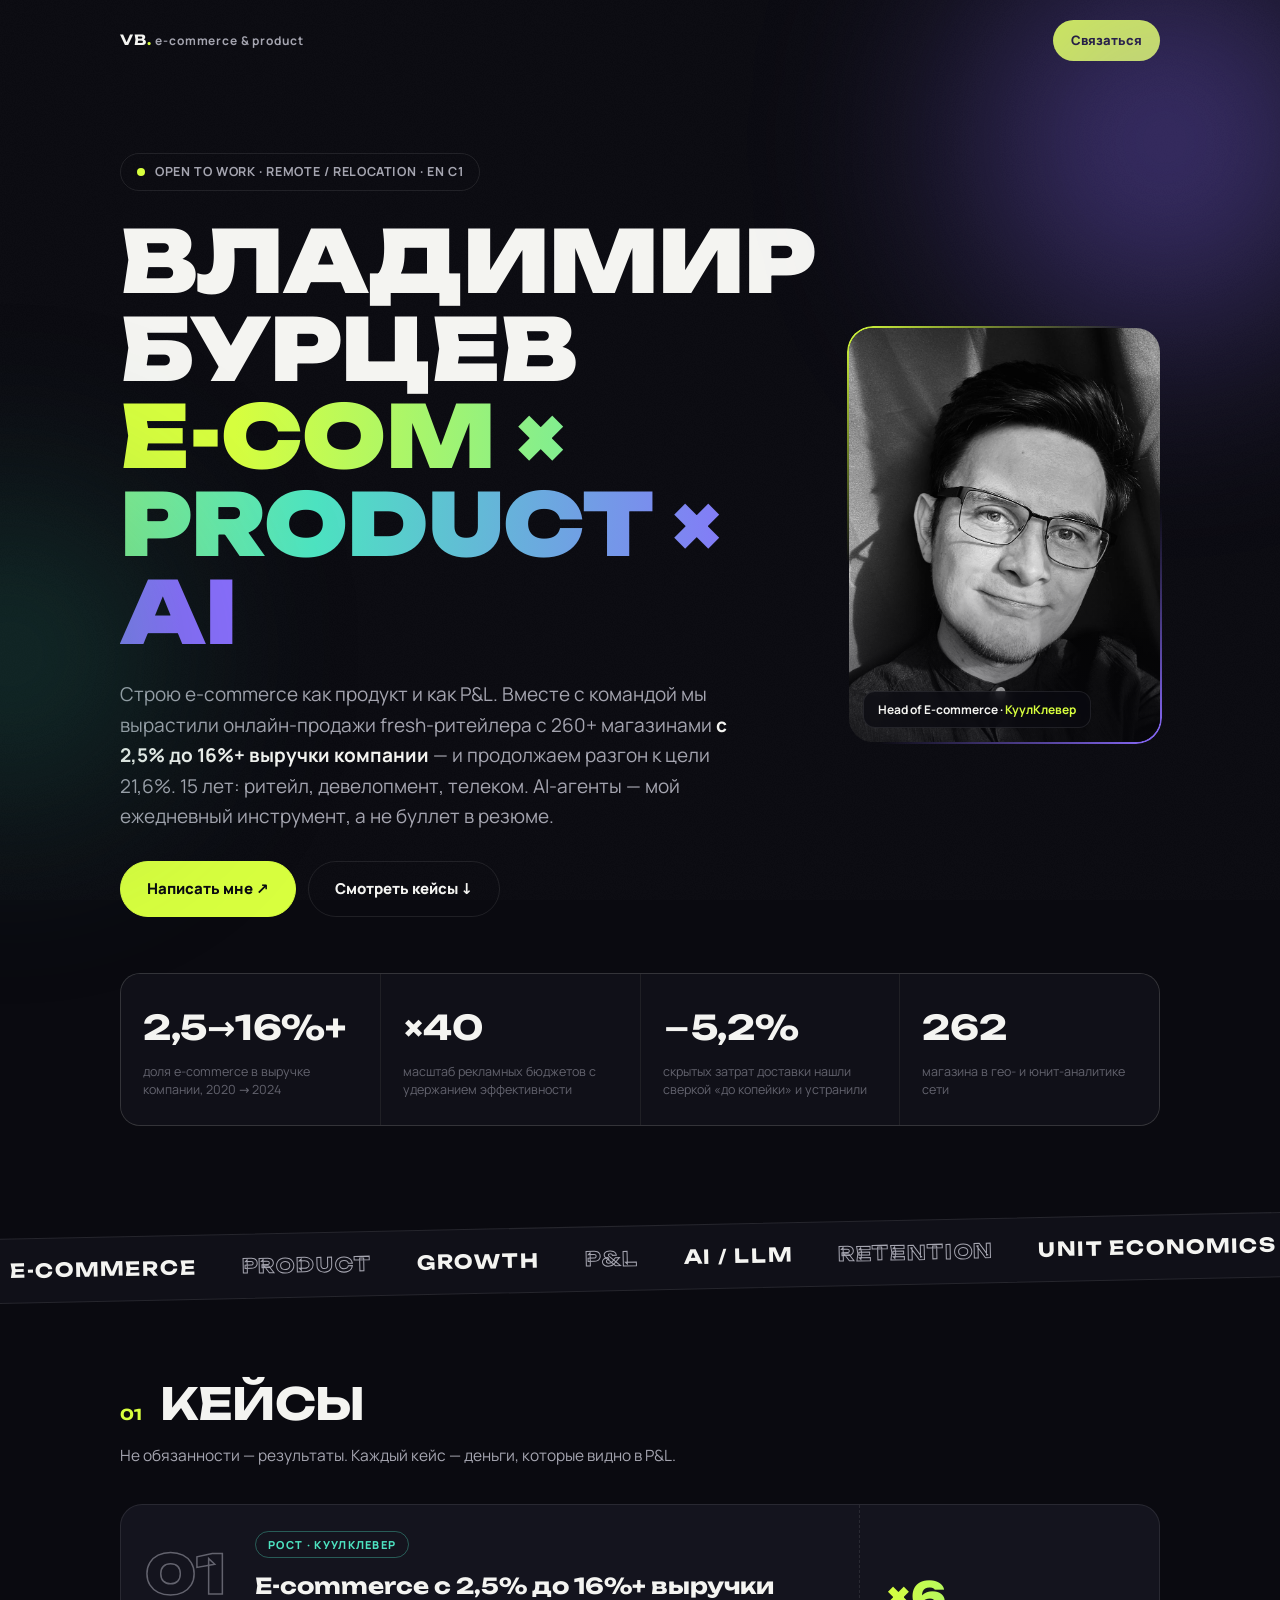
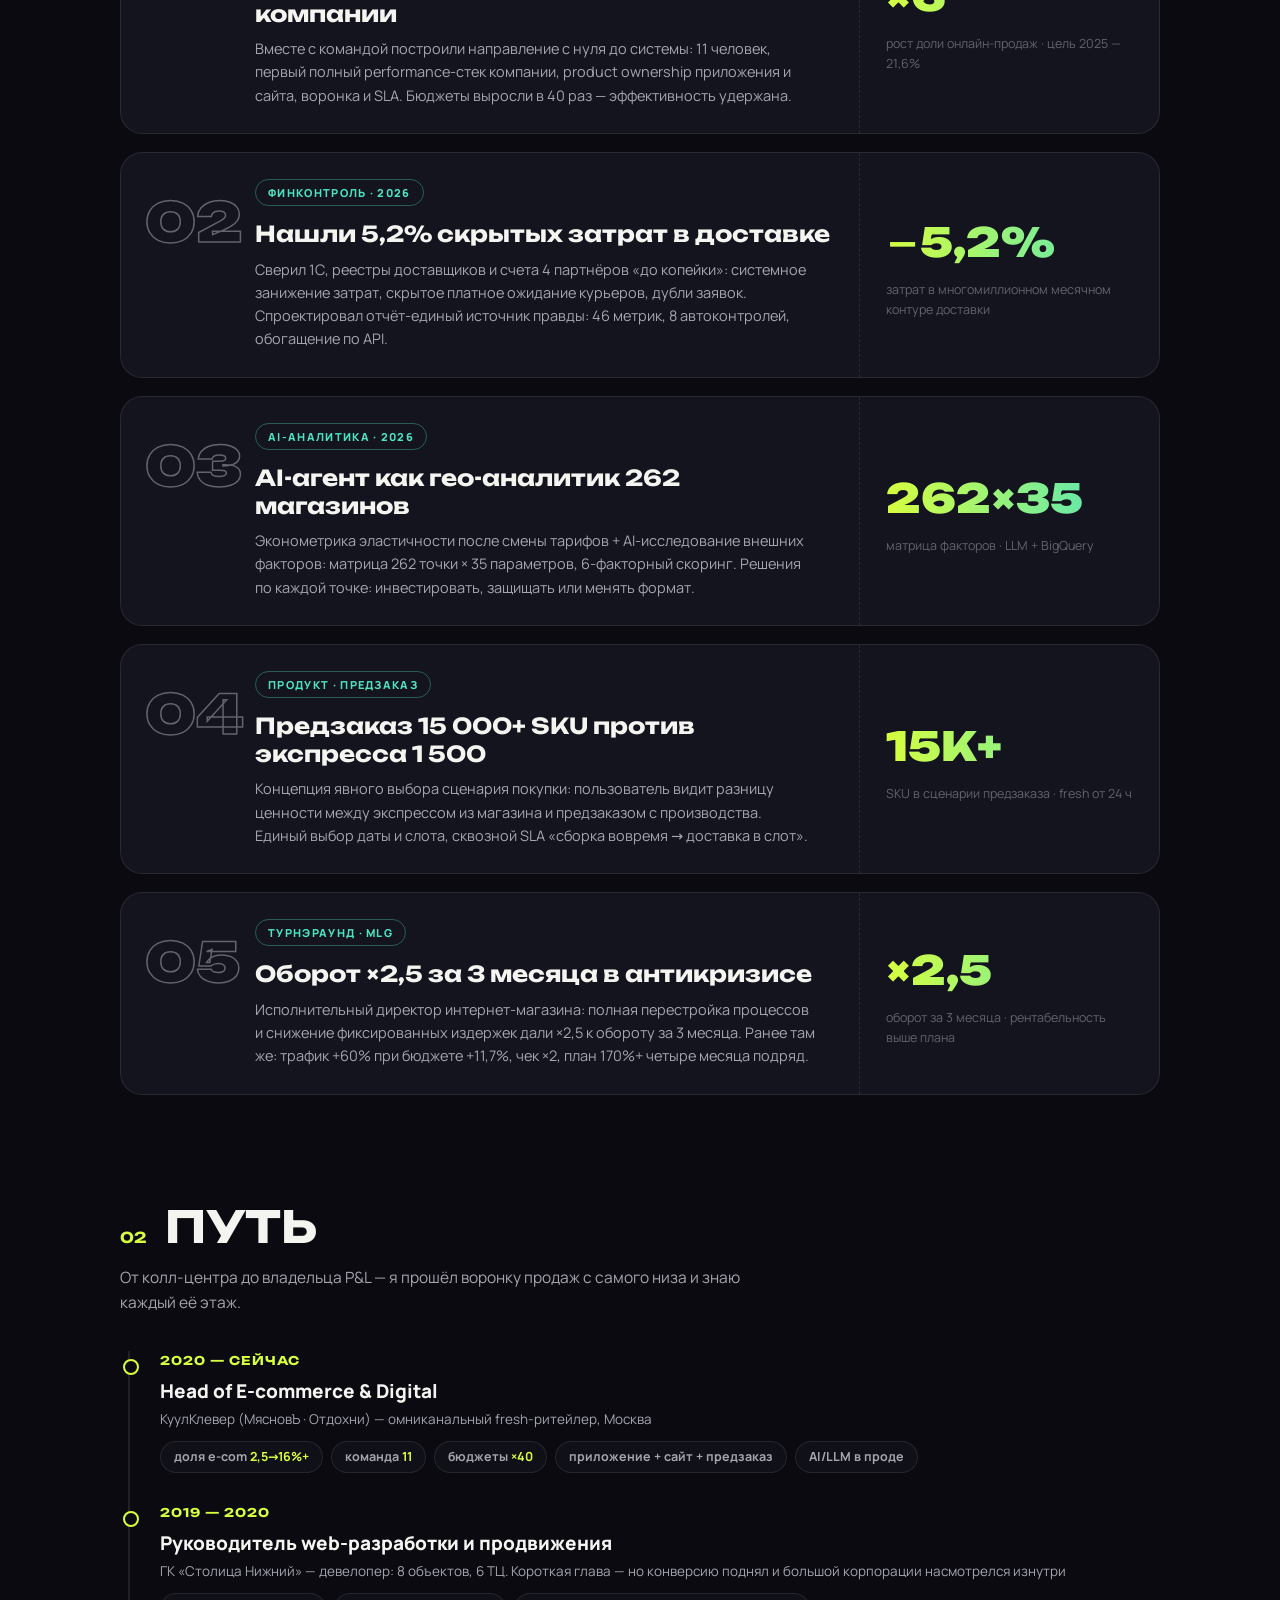
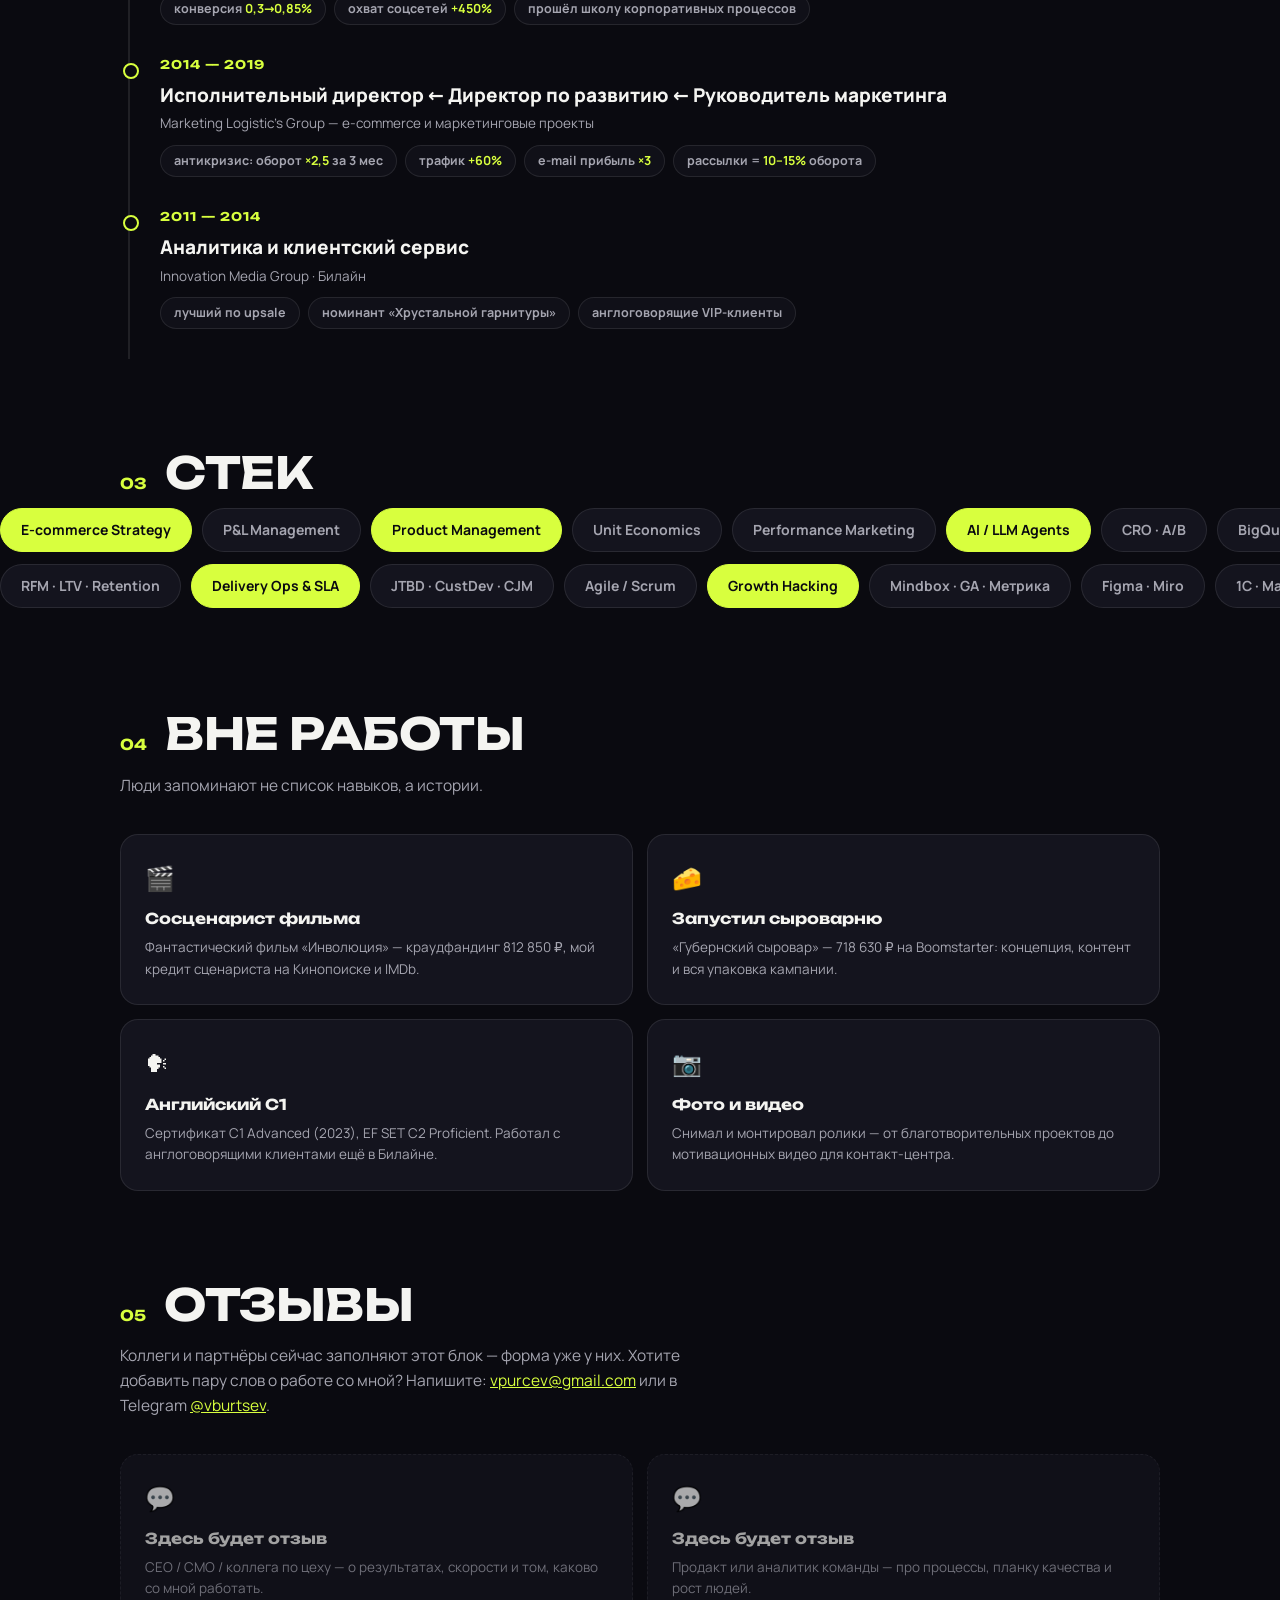
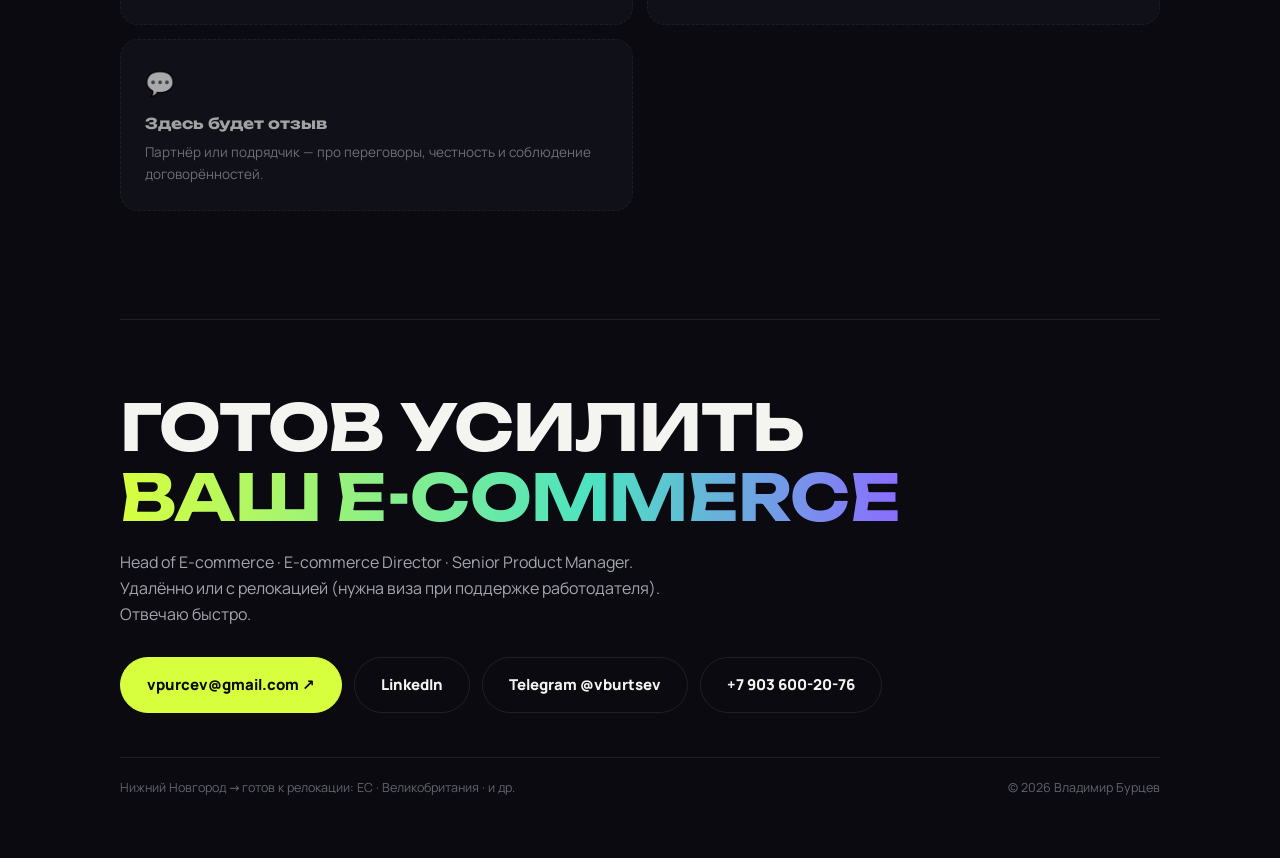
==== index.html @ d53d5132 "Add CV site (index.html)" ====
<!DOCTYPE html>
<html lang="ru">
<head>
<meta charset="UTF-8">
<meta name="viewport" content="width=device-width, initial-scale=1.0">
<title>Владимир Бурцев — E-commerce · Product · Growth</title>
<style>
@font-face{font-family:'Unbounded';font-style:normal;font-weight:700;font-display:swap;src:url([data-uri]) format('woff2');unicode-range:U+0400-045F,U+0490-0491,U+04B0-04B1,U+2116;}
@font-face{font-family:'Unbounded';font-style:normal;font-weight:700;font-display:swap;src:url([data-uri]) format('woff2');unicode-range:U+0000-00FF,U+2013,U+2014,U+2018,U+2019,U+201C,U+201D,U+2192,U+2022,U+00D7;}
@font-face{font-family:'Unbounded';font-style:normal;font-weight:900;font-display:swap;src:url([data-uri]) format('woff2');unicode-range:U+0400-045F,U+0490-0491,U+04B0-04B1,U+2116;}
@font-face{font-family:'Unbounded';font-style:normal;font-weight:900;font-display:swap;src:url([data-uri]) format('woff2');unicode-range:U+0000-00FF,U+2013,U+2014,U+2018,U+2019,U+201C,U+201D,U+2192,U+2022,U+00D7;}
@font-face{font-family:'Manrope';font-style:normal;font-weight:400;font-display:swap;src:url([data-uri]) format('woff2');unicode-range:U+0400-045F,U+0490-0491,U+04B0-04B1,U+2116;}
@font-face{font-family:'Manrope';font-style:normal;font-weight:400;font-display:swap;src:url([data-uri]) format('woff2');unicode-range:U+0000-00FF,U+2013,U+2014,U+2018,U+2019,U+201C,U+201D,U+2192,U+2022,U+00D7;}
@font-face{font-family:'Manrope';font-style:normal;font-weight:700;font-display:swap;src:url([data-uri]) format('woff2');unicode-range:U+0400-045F,U+0490-0491,U+04B0-04B1,U+2116;}
@font-face{font-family:'Manrope';font-style:normal;font-weight:700;font-display:swap;src:url([data-uri]) format('woff2');unicode-range:U+0000-00FF,U+2013,U+2014,U+2018,U+2019,U+201C,U+201D,U+2192,U+2022,U+00D7;}
@font-face{font-family:'Manrope';font-style:normal;font-weight:800;font-display:swap;src:url([data-uri]) format('woff2');unicode-range:U+0400-045F,U+0490-0491,U+04B0-04B1,U+2116;}
@font-face{font-family:'Manrope';font-style:normal;font-weight:800;font-display:swap;src:url([data-uri]) format('woff2');unicode-range:U+0000-00FF,U+2013,U+2014,U+2018,U+2019,U+201C,U+201D,U+2192,U+2022,U+00D7;}

:root{
  --bg:#0a0a10; --bg2:#101018; --card:#14141e; --line:rgba(255,255,255,.09);
  --ink:#f4f4f1; --ink2:#a5a5b0; --muted:#63636e;
  --lime:#d8ff3e; --violet:#8b6cff; --aqua:#4de3c1;
  --disp:'Unbounded','Arial Black',system-ui,sans-serif;
  --body:'Manrope',system-ui,-apple-system,sans-serif;
}
*{margin:0;padding:0;box-sizing:border-box;}
html{scroll-behavior:smooth;}
body{background:var(--bg);color:var(--ink);font-family:var(--body);line-height:1.6;overflow-x:hidden;}
::selection{background:var(--lime);color:#0a0a10;}

/* ---- noise + blobs ---- */
.noise{position:fixed;inset:0;pointer-events:none;z-index:1;opacity:.5;
  background-image:url("data:image/svg+xml,%3Csvg xmlns='http://www.w3.org/2000/svg' width='140' height='140'%3E%3Cfilter id='n'%3E%3CfeTurbulence type='fractalNoise' baseFrequency='0.9' numOctaves='2'/%3E%3CfeColorMatrix values='0 0 0 0 1 0 0 0 0 1 0 0 0 0 1 0 0 0 0.05 0'/%3E%3C/filter%3E%3Crect width='140' height='140' filter='url(%23n)'/%3E%3C/svg%3E");}
.blob{position:absolute;border-radius:50%;filter:blur(90px);opacity:.5;pointer-events:none;z-index:0;}
.blob.b1{width:52vw;height:52vw;max-width:640px;max-height:640px;top:-14vw;right:-16vw;background:radial-gradient(circle,#8b6cff 0%,transparent 65%);animation:drift 16s ease-in-out infinite alternate;}
.blob.b2{width:40vw;height:40vw;max-width:480px;max-height:480px;top:46vh;left:-18vw;background:radial-gradient(circle,#1f6f5c 0%,transparent 65%);animation:drift 20s ease-in-out infinite alternate-reverse;}
@keyframes drift{from{transform:translate(0,0) scale(1)}to{transform:translate(6vw,4vh) scale(1.12)}}

.shell{position:relative;z-index:2;}
.wrap{max-width:1120px;margin:0 auto;padding:0 clamp(18px,4vw,40px);}

/* ---- top ---- */
.top{display:flex;justify-content:space-between;align-items:center;padding:20px 0;}
.logo{font-family:var(--disp);font-weight:700;font-size:14px;letter-spacing:.06em;}
.logo em{color:var(--lime);font-style:normal;}
.top-cta{font-weight:800;font-size:13px;color:#0a0a10;background:var(--lime);border-radius:99px;padding:10px 18px;text-decoration:none;transition:transform .2s;}
.top-cta:hover{transform:scale(1.05);}

/* ---- hero ---- */
.hero{padding:clamp(40px,8vh,90px) 0 30px;}
.hero-grid{display:grid;grid-template-columns:1fr;gap:34px;align-items:center;}
@media(min-width:900px){.hero-grid{grid-template-columns:1.3fr 1fr;}}
.hero-photo{position:relative;max-width:340px;justify-self:center;}
@media(min-width:900px){.hero-photo{max-width:400px;justify-self:end;}}
.hero-photo img{width:100%;display:block;border-radius:24px;filter:grayscale(1) contrast(1.05);}
.hero-photo::before{content:'';position:absolute;inset:-2px;border-radius:26px;padding:2px;background:linear-gradient(140deg,var(--lime),transparent 35%,transparent 65%,var(--violet));-webkit-mask:linear-gradient(#000 0 0) content-box,linear-gradient(#000 0 0);-webkit-mask-composite:xor;mask-composite:exclude;pointer-events:none;}
.hero-photo::after{content:'';position:absolute;inset:0;border-radius:24px;background:linear-gradient(180deg,transparent 60%,rgba(10,10,16,.55));}
.hero-badge{position:absolute;left:14px;bottom:14px;z-index:2;background:rgba(10,10,16,.75);backdrop-filter:blur(6px);border:1px solid var(--line);border-radius:12px;padding:8px 14px;font-size:12px;font-weight:700;}
.hero-badge b{color:var(--lime);}
.eyebrow{display:inline-flex;align-items:center;gap:10px;border:1px solid var(--line);border-radius:99px;padding:8px 16px;font-size:12.5px;font-weight:600;color:var(--ink2);letter-spacing:.05em;text-transform:uppercase;}
.eyebrow .dot{width:8px;height:8px;border-radius:50%;background:var(--lime);animation:pulse 2s infinite;}
@keyframes pulse{0%,100%{box-shadow:0 0 0 0 rgba(216,255,62,.5)}50%{box-shadow:0 0 0 7px rgba(216,255,62,0)}}
h1{font-family:var(--disp);font-weight:900;font-size:clamp(34px,9vw,86px);line-height:1.02;letter-spacing:-.01em;margin:26px 0 0;text-transform:uppercase;}
h1 .grad{background:linear-gradient(92deg,var(--lime) 10%,var(--aqua) 55%,var(--violet) 95%);-webkit-background-clip:text;background-clip:text;color:transparent;}
.hero-sub{max-width:640px;margin-top:24px;font-size:clamp(15.5px,2.4vw,19px);color:var(--ink2);}
.hero-sub b{color:var(--ink);}
.hero-cta{display:flex;gap:12px;flex-wrap:wrap;margin-top:30px;}
.btn{display:inline-flex;align-items:center;gap:10px;font-weight:800;font-size:15px;border-radius:99px;padding:15px 26px;text-decoration:none;transition:transform .2s,box-shadow .2s;border:1px solid var(--line);}
.btn.lime{background:var(--lime);color:#0a0a10;border-color:var(--lime);}
.btn.lime:hover{transform:translateY(-3px) scale(1.02);box-shadow:0 14px 40px rgba(216,255,62,.28);}
.btn.ghost{color:var(--ink);}
.btn.ghost:hover{border-color:var(--lime);color:var(--lime);transform:translateY(-3px);}

/* ---- stats ---- */
.stats{display:grid;grid-template-columns:repeat(2,1fr);gap:1px;background:var(--line);border:1px solid var(--line);border-radius:20px;overflow:hidden;margin:56px 0 0;}
@media(min-width:760px){.stats{grid-template-columns:repeat(4,1fr);}}
.stat{background:var(--bg2);padding:26px 22px;position:relative;overflow:hidden;}
.stat:hover .stat-num{color:var(--lime);}
.stat-num{font-family:var(--disp);font-weight:700;font-size:clamp(22px,4.4vw,34px);letter-spacing:-.01em;transition:color .3s;}
.stat-lbl{font-size:12.5px;color:var(--muted);margin-top:8px;line-height:1.45;}

/* ---- marquee ---- */
.marquee{border-top:1px solid var(--line);border-bottom:1px solid var(--line);padding:16px 0;margin:70px 0 0;overflow:hidden;white-space:nowrap;transform:rotate(-1.2deg) scale(1.02);background:var(--bg2);}
.marquee-in{display:inline-block;animation:mq 26s linear infinite;}
.marquee span{font-family:var(--disp);font-weight:700;font-size:clamp(14px,2.4vw,19px);text-transform:uppercase;letter-spacing:.08em;margin:0 22px;color:var(--ink);}
.marquee span:nth-child(even){color:transparent;-webkit-text-stroke:1px var(--ink2);}
@keyframes mq{from{transform:translateX(0)}to{transform:translateX(-50%)}}

/* ---- sections ---- */
section{padding:clamp(60px,10vh,110px) 0 0;}
.sec-head{display:flex;align-items:baseline;gap:18px;flex-wrap:wrap;margin-bottom:10px;}
.sec-idx{font-family:var(--disp);font-weight:700;color:var(--lime);font-size:15px;}
h2{font-family:var(--disp);font-weight:700;font-size:clamp(24px,5.6vw,44px);text-transform:uppercase;letter-spacing:-.01em;line-height:1.1;}
.sec-sub{color:var(--ink2);max-width:620px;margin:14px 0 36px;font-size:15.5px;}

/* ---- cases ---- */
.case{display:grid;grid-template-columns:1fr;gap:0;border:1px solid var(--line);border-radius:22px;overflow:hidden;margin-bottom:18px;background:var(--card);transition:transform .3s,border-color .3s,box-shadow .3s;}
.case:hover{transform:translateY(-4px);border-color:rgba(216,255,62,.4);box-shadow:0 20px 60px rgba(0,0,0,.5);}
@media(min-width:820px){.case{grid-template-columns:110px 1fr 300px;}}
.case-num{font-family:var(--disp);font-weight:900;font-size:clamp(34px,6vw,54px);color:transparent;-webkit-text-stroke:1.5px var(--muted);padding:26px 24px 0;transition:all .3s;}
.case:hover .case-num{-webkit-text-stroke:1.5px var(--lime);}
.case-main{padding:26px 24px;}
.case-tag{display:inline-block;font-size:11px;font-weight:800;letter-spacing:.12em;text-transform:uppercase;color:var(--aqua);border:1px solid rgba(77,227,193,.35);border-radius:99px;padding:4px 12px;margin-bottom:14px;}
.case h3{font-family:var(--disp);font-weight:700;font-size:clamp(17px,3vw,22px);line-height:1.25;margin-bottom:10px;}
.case p{color:var(--ink2);font-size:14.5px;max-width:560px;}
.case-metric{padding:8px 24px 30px;display:flex;flex-direction:column;justify-content:center;border-top:1px dashed var(--line);}
@media(min-width:820px){.case-metric{border-top:none;border-left:1px dashed var(--line);padding:26px;}}
.case-metric .v{font-family:var(--disp);font-weight:900;font-size:clamp(26px,5vw,40px);background:linear-gradient(92deg,var(--lime),var(--aqua));-webkit-background-clip:text;background-clip:text;color:transparent;}
.case-metric .k{font-size:12.5px;color:var(--muted);margin-top:6px;}

/* ---- timeline ---- */
.tl{border-left:2px solid var(--line);margin-left:8px;padding-left:0;}
.tl-item{position:relative;padding:0 0 30px 30px;}
.tl-item::before{content:'';position:absolute;left:-7px;top:8px;width:12px;height:12px;border-radius:50%;background:var(--bg);border:2.5px solid var(--lime);}
.tl-dates{font-family:var(--disp);font-size:12px;font-weight:700;color:var(--lime);letter-spacing:.08em;}
.tl-role{font-weight:800;font-size:clamp(16px,2.8vw,19px);margin-top:6px;}
.tl-org{color:var(--ink2);font-size:13.5px;margin-top:3px;}
.tl-ach{margin-top:10px;display:flex;flex-wrap:wrap;gap:8px;}
.tl-ach span{font-size:12.5px;font-weight:700;border:1px solid var(--line);border-radius:99px;padding:5px 13px;color:var(--ink2);background:var(--bg2);}
.tl-ach span b{color:var(--lime);}

/* ---- skills marquee rows ---- */
.skillband{overflow:hidden;margin-top:10px;}
.skrow{display:flex;gap:10px;white-space:nowrap;margin-bottom:12px;width:max-content;}
.skrow.r1{animation:mq 32s linear infinite;}
.skrow.r2{animation:mq 32s linear infinite reverse;}
.sk{border:1px solid var(--line);background:var(--card);border-radius:99px;padding:10px 20px;font-weight:700;font-size:14px;color:var(--ink2);}
.sk.hot{color:#0a0a10;background:var(--lime);border-color:var(--lime);}

/* ---- beyond ---- */
.beyond{display:grid;grid-template-columns:1fr;gap:14px;}
@media(min-width:700px){.beyond{grid-template-columns:1fr 1fr;}}
.bx{border:1px solid var(--line);border-radius:18px;padding:24px;background:var(--card);transition:border-color .3s;}
.bx:hover{border-color:rgba(139,108,255,.5);}
.bx .ico{font-size:24px;}
.bx h4{font-family:var(--disp);font-weight:700;font-size:15px;margin:10px 0 6px;}
.bx p{color:var(--ink2);font-size:13.5px;}

/* ---- footer CTA ---- */
.final{margin:clamp(70px,12vh,120px) 0 0;padding:clamp(50px,8vh,80px) 0 60px;border-top:1px solid var(--line);position:relative;overflow:hidden;}
.final h2{font-size:clamp(30px,7.4vw,64px);}
.final h2 .grad{background:linear-gradient(92deg,var(--lime),var(--aqua) 60%,var(--violet));-webkit-background-clip:text;background-clip:text;color:transparent;}
.final p{color:var(--ink2);max-width:560px;margin:18px 0 28px;}
.foot-meta{margin-top:44px;padding-top:20px;border-top:1px solid var(--line);display:flex;justify-content:space-between;gap:14px;flex-wrap:wrap;font-size:12.5px;color:var(--muted);}

/* ---- reveal animations (JS enhancement only) ---- */
.js .rv{opacity:0;transform:translateY(26px);transition:opacity .8s cubic-bezier(.2,.7,.2,1),transform .8s cubic-bezier(.2,.7,.2,1);}
.js .rv.on{opacity:1;transform:none;}
@media (prefers-reduced-motion: reduce){*{animation:none!important;transition:none!important;}}
</style>
</head>
<body>
<div class="noise"></div>
<div class="shell">
<div class="blob b1"></div><div class="blob b2"></div>

<div class="wrap">
  <div class="top">
    <div class="logo">VB<em>.</em> <span style="font-family:var(--body);font-weight:600;color:var(--ink2);font-size:12px;">e-commerce &amp; product</span></div>
    <a class="top-cta" href="mailto:vpurcev@gmail.com">Связаться</a>
  </div>

  <!-- HERO -->
  <div class="hero">
  <div class="hero-grid">
  <div>
    <div class="eyebrow"><span class="dot"></span>Open to work · remote / relocation · EN C1</div>
    <h1>Владимир<br>Бурцев<br><span class="grad">E-com × Product × AI</span></h1>
    <p class="hero-sub">Строю e-commerce как продукт и как P&amp;L. Вместе с командой мы вырастили онлайн-продажи fresh-ритейлера с 260+ магазинами <b>с 2,5% до 16%+ выручки компании</b> — и продолжаем разгон к цели 21,6%. 15 лет: ритейл, девелопмент, телеком. AI-агенты — мой ежедневный инструмент, а не буллет в резюме.</p>
    <div class="hero-cta">
      <a class="btn lime" href="mailto:vpurcev@gmail.com">Написать мне ↗</a>
      <a class="btn ghost" href="#cases">Смотреть кейсы ↓</a>
    </div>
  </div>
  <div class="hero-photo rv">
    <img src="[data-uri]" alt="Владимир Бурцев">
    <div class="hero-badge">Head of E-commerce · <b>КуулКлевер</b></div>
  </div>
  </div>

    <div class="stats">
      <div class="stat rv"><div class="stat-num" data-count="16" data-pre="2,5→" data-suf="%+">2,5→16%+</div><div class="stat-lbl">доля e-commerce в выручке компании, 2020 → 2024</div></div>
      <div class="stat rv"><div class="stat-num" data-count="40" data-pre="×" data-suf="">×40</div><div class="stat-lbl">масштаб рекламных бюджетов с удержанием эффективности</div></div>
      <div class="stat rv"><div class="stat-num">−5,2%</div><div class="stat-lbl">скрытых затрат доставки нашли сверкой «до копейки» и устранили</div></div>
      <div class="stat rv"><div class="stat-num" data-count="262" data-pre="" data-suf="">262</div><div class="stat-lbl">магазина в гео- и юнит-аналитике сети</div></div>
    </div>
  </div>
</div>

<div class="marquee"><div class="marquee-in">
  <span>E-commerce</span><span>Product</span><span>Growth</span><span>P&amp;L</span><span>AI / LLM</span><span>Retention</span><span>Unit Economics</span><span>Delivery Ops</span>
  <span>E-commerce</span><span>Product</span><span>Growth</span><span>P&amp;L</span><span>AI / LLM</span><span>Retention</span><span>Unit Economics</span><span>Delivery Ops</span>
</div></div>

<div class="wrap">

  <!-- CASES -->
  <section id="cases">
    <div class="sec-head rv"><span class="sec-idx">01</span><h2>Кейсы</h2></div>
    <p class="sec-sub rv">Не обязанности — результаты. Каждый кейс — деньги, которые видно в P&amp;L.</p>

    <div class="case rv">
      <div class="case-num">01</div>
      <div class="case-main">
        <span class="case-tag">Рост · КуулКлевер</span>
        <h3>E-commerce с 2,5% до 16%+ выручки компании</h3>
        <p>Вместе с командой построили направление с нуля до системы: 11 человек, первый полный performance-стек компании, product ownership приложения и сайта, воронка и SLA. Бюджеты выросли в 40 раз — эффективность удержана.</p>
      </div>
      <div class="case-metric"><span class="v">×6</span><span class="k">рост доли онлайн-продаж · цель 2025 — 21,6%</span></div>
    </div>

    <div class="case rv">
      <div class="case-num">02</div>
      <div class="case-main">
        <span class="case-tag">Финконтроль · 2026</span>
        <h3>Нашли 5,2% скрытых затрат в доставке</h3>
        <p>Сверил 1С, реестры доставщиков и счета 4 партнёров «до копейки»: системное занижение затрат, скрытое платное ожидание курьеров, дубли заявок. Спроектировал отчёт-единый источник правды: 46 метрик, 8 автоконтролей, обогащение по API.</p>
      </div>
      <div class="case-metric"><span class="v">−5,2%</span><span class="k">затрат в многомиллионном месячном контуре доставки</span></div>
    </div>

    <div class="case rv">
      <div class="case-num">03</div>
      <div class="case-main">
        <span class="case-tag">AI-аналитика · 2026</span>
        <h3>AI-агент как гео-аналитик 262 магазинов</h3>
        <p>Эконометрика эластичности после смены тарифов + AI-исследование внешних факторов: матрица 262 точки × 35 параметров, 6-факторный скоринг. Решения по каждой точке: инвестировать, защищать или менять формат.</p>
      </div>
      <div class="case-metric"><span class="v">262×35</span><span class="k">матрица факторов · LLM + BigQuery</span></div>
    </div>

    <div class="case rv">
      <div class="case-num">04</div>
      <div class="case-main">
        <span class="case-tag">Продукт · предзаказ</span>
        <h3>Предзаказ 15 000+ SKU против экспресса 1 500</h3>
        <p>Концепция явного выбора сценария покупки: пользователь видит разницу ценности между экспрессом из магазина и предзаказом с производства. Единый выбор даты и слота, сквозной SLA «сборка вовремя → доставка в слот».</p>
      </div>
      <div class="case-metric"><span class="v">15К+</span><span class="k">SKU в сценарии предзаказа · fresh от 24 ч</span></div>
    </div>

    <div class="case rv">
      <div class="case-num">05</div>
      <div class="case-main">
        <span class="case-tag">Турнэраунд · MLG</span>
        <h3>Оборот ×2,5 за 3 месяца в антикризисе</h3>
        <p>Исполнительный директор интернет-магазина: полная перестройка процессов и снижение фиксированных издержек дали ×2,5 к обороту за 3 месяца. Ранее там же: трафик +60% при бюджете +11,7%, чек ×2, план 170%+ четыре месяца подряд.</p>
      </div>
      <div class="case-metric"><span class="v">×2,5</span><span class="k">оборот за 3 месяца · рентабельность выше плана</span></div>
    </div>
  </section>

  <!-- TIMELINE -->
  <section>
    <div class="sec-head rv"><span class="sec-idx">02</span><h2>Путь</h2></div>
    <p class="sec-sub rv">От колл-центра до владельца P&amp;L — я прошёл воронку продаж с самого низа и знаю каждый её этаж.</p>
    <div class="tl">
      <div class="tl-item rv">
        <div class="tl-dates">2020 — СЕЙЧАС</div>
        <div class="tl-role">Head of E-commerce &amp; Digital</div>
        <div class="tl-org">КуулКлевер (МясновЪ · Отдохни) — омниканальный fresh-ритейлер, Москва</div>
        <div class="tl-ach"><span>доля e-com <b>2,5→16%+</b></span><span>команда <b>11</b></span><span>бюджеты <b>×40</b></span><span>приложение + сайт + предзаказ</span><span>AI/LLM в проде</span></div>
      </div>
      <div class="tl-item rv">
        <div class="tl-dates">2019 — 2020</div>
        <div class="tl-role">Руководитель web-разработки и продвижения</div>
        <div class="tl-org">ГК «Столица Нижний» — девелопер: 8 объектов, 6 ТЦ. Короткая глава — но конверсию поднял и большой корпорации насмотрелся изнутри</div>
        <div class="tl-ach"><span>конверсия <b>0,3→0,85%</b></span><span>охват соцсетей <b>+450%</b></span><span>прошёл школу корпоративных процессов</span></div>
      </div>
      <div class="tl-item rv">
        <div class="tl-dates">2014 — 2019</div>
        <div class="tl-role">Исполнительный директор ← Директор по развитию ← Руководитель маркетинга</div>
        <div class="tl-org">Marketing Logistic's Group — e-commerce и маркетинговые проекты</div>
        <div class="tl-ach"><span>антикризис: оборот <b>×2,5</b> за 3 мес</span><span>трафик <b>+60%</b></span><span>e-mail прибыль <b>×3</b></span><span>рассылки = <b>10–15%</b> оборота</span></div>
      </div>
      <div class="tl-item rv">
        <div class="tl-dates">2011 — 2014</div>
        <div class="tl-role">Аналитика и клиентский сервис</div>
        <div class="tl-org">Innovation Media Group · Билайн</div>
        <div class="tl-ach"><span>лучший по upsale</span><span>номинант «Хрустальной гарнитуры»</span><span>англоговорящие VIP-клиенты</span></div>
      </div>
    </div>
  </section>

  <!-- SKILLS -->
  <section>
    <div class="sec-head rv"><span class="sec-idx">03</span><h2>Стек</h2></div>
  </section>
</div>

<div class="skillband rv">
  <div class="skrow r1">
    <span class="sk hot">E-commerce Strategy</span><span class="sk">P&amp;L Management</span><span class="sk hot">Product Management</span><span class="sk">Unit Economics</span><span class="sk">Performance Marketing</span><span class="sk hot">AI / LLM Agents</span><span class="sk">CRO · A/B</span><span class="sk">BigQuery</span>
    <span class="sk hot">E-commerce Strategy</span><span class="sk">P&amp;L Management</span><span class="sk hot">Product Management</span><span class="sk">Unit Economics</span><span class="sk">Performance Marketing</span><span class="sk hot">AI / LLM Agents</span><span class="sk">CRO · A/B</span><span class="sk">BigQuery</span>
  </div>
  <div class="skrow r2">
    <span class="sk">RFM · LTV · Retention</span><span class="sk hot">Delivery Ops &amp; SLA</span><span class="sk">JTBD · CustDev · CJM</span><span class="sk">Agile / Scrum</span><span class="sk hot">Growth Hacking</span><span class="sk">Mindbox · GA · Метрика</span><span class="sk">Figma · Miro</span><span class="sk">1С · Magento</span>
    <span class="sk">RFM · LTV · Retention</span><span class="sk hot">Delivery Ops &amp; SLA</span><span class="sk">JTBD · CustDev · CJM</span><span class="sk">Agile / Scrum</span><span class="sk hot">Growth Hacking</span><span class="sk">Mindbox · GA · Метрика</span><span class="sk">Figma · Miro</span><span class="sk">1С · Magento</span>
  </div>
</div>

<div class="wrap">
  <!-- BEYOND -->
  <section>
    <div class="sec-head rv"><span class="sec-idx">04</span><h2>Вне работы</h2></div>
    <p class="sec-sub rv">Люди запоминают не список навыков, а истории.</p>
    <div class="beyond">
      <div class="bx rv"><div class="ico">🎬</div><h4>Сосценарист фильма</h4><p>Фантастический фильм «Инволюция» — краудфандинг 812 850 ₽, мой кредит сценариста на Кинопоиске и IMDb.</p></div>
      <div class="bx rv"><div class="ico">🧀</div><h4>Запустил сыроварню</h4><p>«Губернский сыровар» — 718 630 ₽ на Boomstarter: концепция, контент и вся упаковка кампании.</p></div>
      <div class="bx rv"><div class="ico">🗣</div><h4>Английский C1</h4><p>Сертификат C1 Advanced (2023), EF SET C2 Proficient. Работал с англоговорящими клиентами ещё в Билайне.</p></div>
      <div class="bx rv"><div class="ico">📷</div><h4>Фото и видео</h4><p>Снимал и монтировал ролики — от благотворительных проектов до мотивационных видео для контакт-центра.</p></div>
    </div>
  </section>

  <!-- TESTIMONIALS -->
  <section>
    <div class="sec-head rv"><span class="sec-idx">05</span><h2>Отзывы</h2></div>
    <p class="sec-sub rv">Коллеги и партнёры сейчас заполняют этот блок — форма уже у них. Хотите добавить пару слов о работе со мной? Напишите: <a href="mailto:vpurcev@gmail.com" style="color:var(--lime)">vpurcev@gmail.com</a> или в Telegram <a href="https://t.me/vburtsev" style="color:var(--lime)">@vburtsev</a>.</p>
    <div class="beyond">
      <div class="bx rv" style="border-style:dashed;opacity:.65;"><div class="ico">💬</div><h4>Здесь будет отзыв</h4><p>CEO / СМО / коллега по цеху — о результатах, скорости и том, каково со мной работать.</p></div>
      <div class="bx rv" style="border-style:dashed;opacity:.65;"><div class="ico">💬</div><h4>Здесь будет отзыв</h4><p>Продакт или аналитик команды — про процессы, планку качества и рост людей.</p></div>
      <div class="bx rv" style="border-style:dashed;opacity:.65;"><div class="ico">💬</div><h4>Здесь будет отзыв</h4><p>Партнёр или подрядчик — про переговоры, честность и соблюдение договорённостей.</p></div>
    </div>
  </section>

  <!-- FINAL CTA -->
  <div class="final">
    <h2 class="rv">Готов усилить<br><span class="grad">ваш e-commerce</span></h2>
    <p class="rv">Head of E-commerce · E-commerce Director · Senior Product Manager. Удалённо или с релокацией (нужна виза при поддержке работодателя). Отвечаю быстро.</p>
    <div class="hero-cta rv">
      <a class="btn lime" href="mailto:vpurcev@gmail.com">vpurcev@gmail.com ↗</a>
      <a class="btn ghost" href="https://www.linkedin.com/in/vburtsev/" target="_blank" rel="noopener">LinkedIn</a>
      <a class="btn ghost" href="https://t.me/vburtsev" target="_blank" rel="noopener">Telegram @vburtsev</a>
      <a class="btn ghost" href="tel:+79036002076">+7 903 600-20-76</a>
    </div>
    <div class="foot-meta">
      <span>Нижний Новгород → готов к релокации: ЕС · Великобритания · и др.</span>
      <span>© 2026 Владимир Бурцев</span>
    </div>
  </div>
</div>
</div>

<script>
/* Прогрессивное улучшение: без JS страница полностью читаема. */
document.documentElement.classList.add('js');
document.body.classList.add('js');
try{
  var io=new IntersectionObserver(function(es){es.forEach(function(e){
    if(!e.isIntersecting)return;
    e.target.classList.add('on');
    var n=e.target.querySelector?e.target.querySelector('.stat-num[data-count]'):null;
    if(n&&!n.dataset.done){n.dataset.done=1;animate(n);}
    io.unobserve(e.target);
  });},{threshold:.2});
  document.querySelectorAll('.rv').forEach(function(x){io.observe(x);});
}catch(err){document.querySelectorAll('.rv').forEach(function(x){x.classList.add('on');});}
function animate(n){
  var v=parseFloat(n.dataset.count),pre=n.dataset.pre||'',suf=n.dataset.suf||'',t0=null,dur=1300,fin=n.textContent;
  function step(ts){if(!t0)t0=ts;var p=Math.min(1,(ts-t0)/dur),e=1-Math.pow(1-p,3);
    n.textContent=pre+Math.round(v*e)+suf;
    if(p<1)requestAnimationFrame(step);else n.textContent=fin;}
  requestAnimationFrame(step);
}
/* лёгкий параллакс блобов */
window.addEventListener('scroll',function(){
  var y=window.scrollY;
  document.querySelectorAll('.blob').forEach(function(b,i){b.style.translate='0 '+(y*(i?0.06:-0.04))+'px';});
},{passive:true});
</script>
</body>
</html>
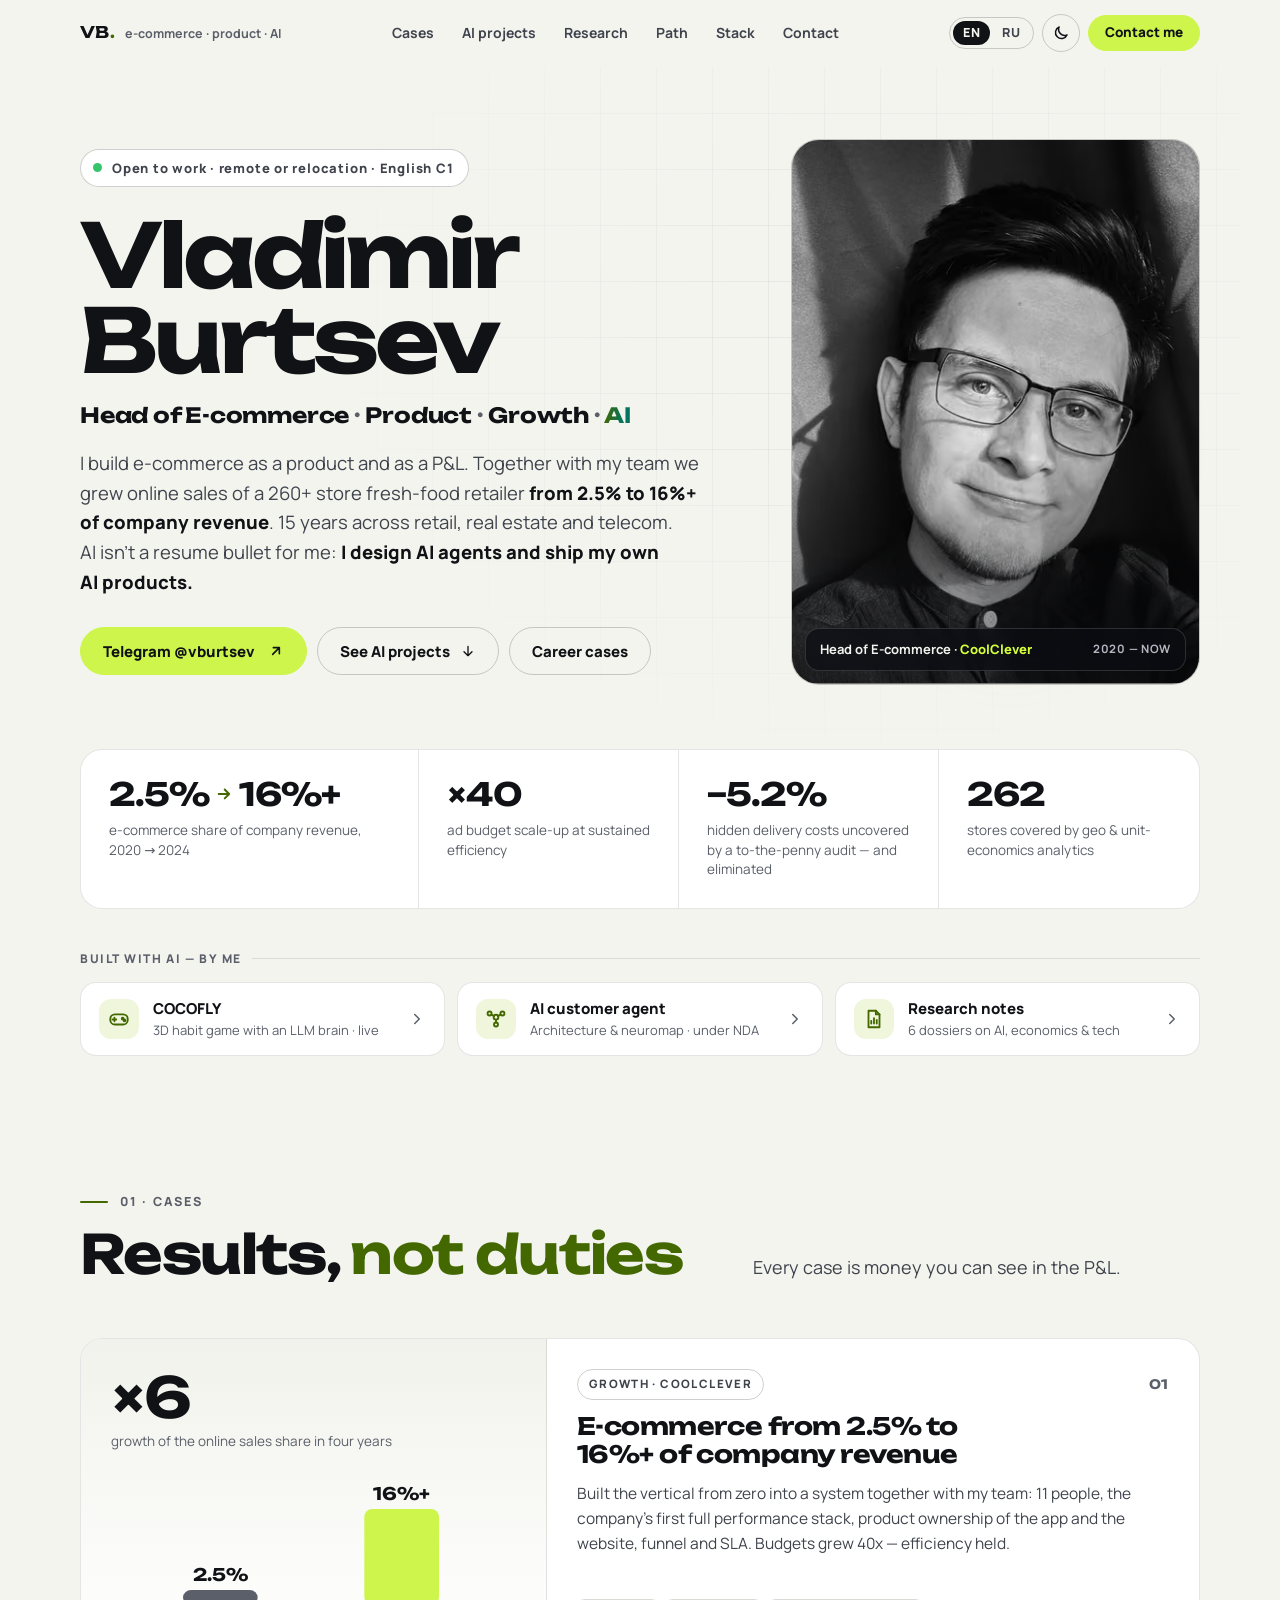
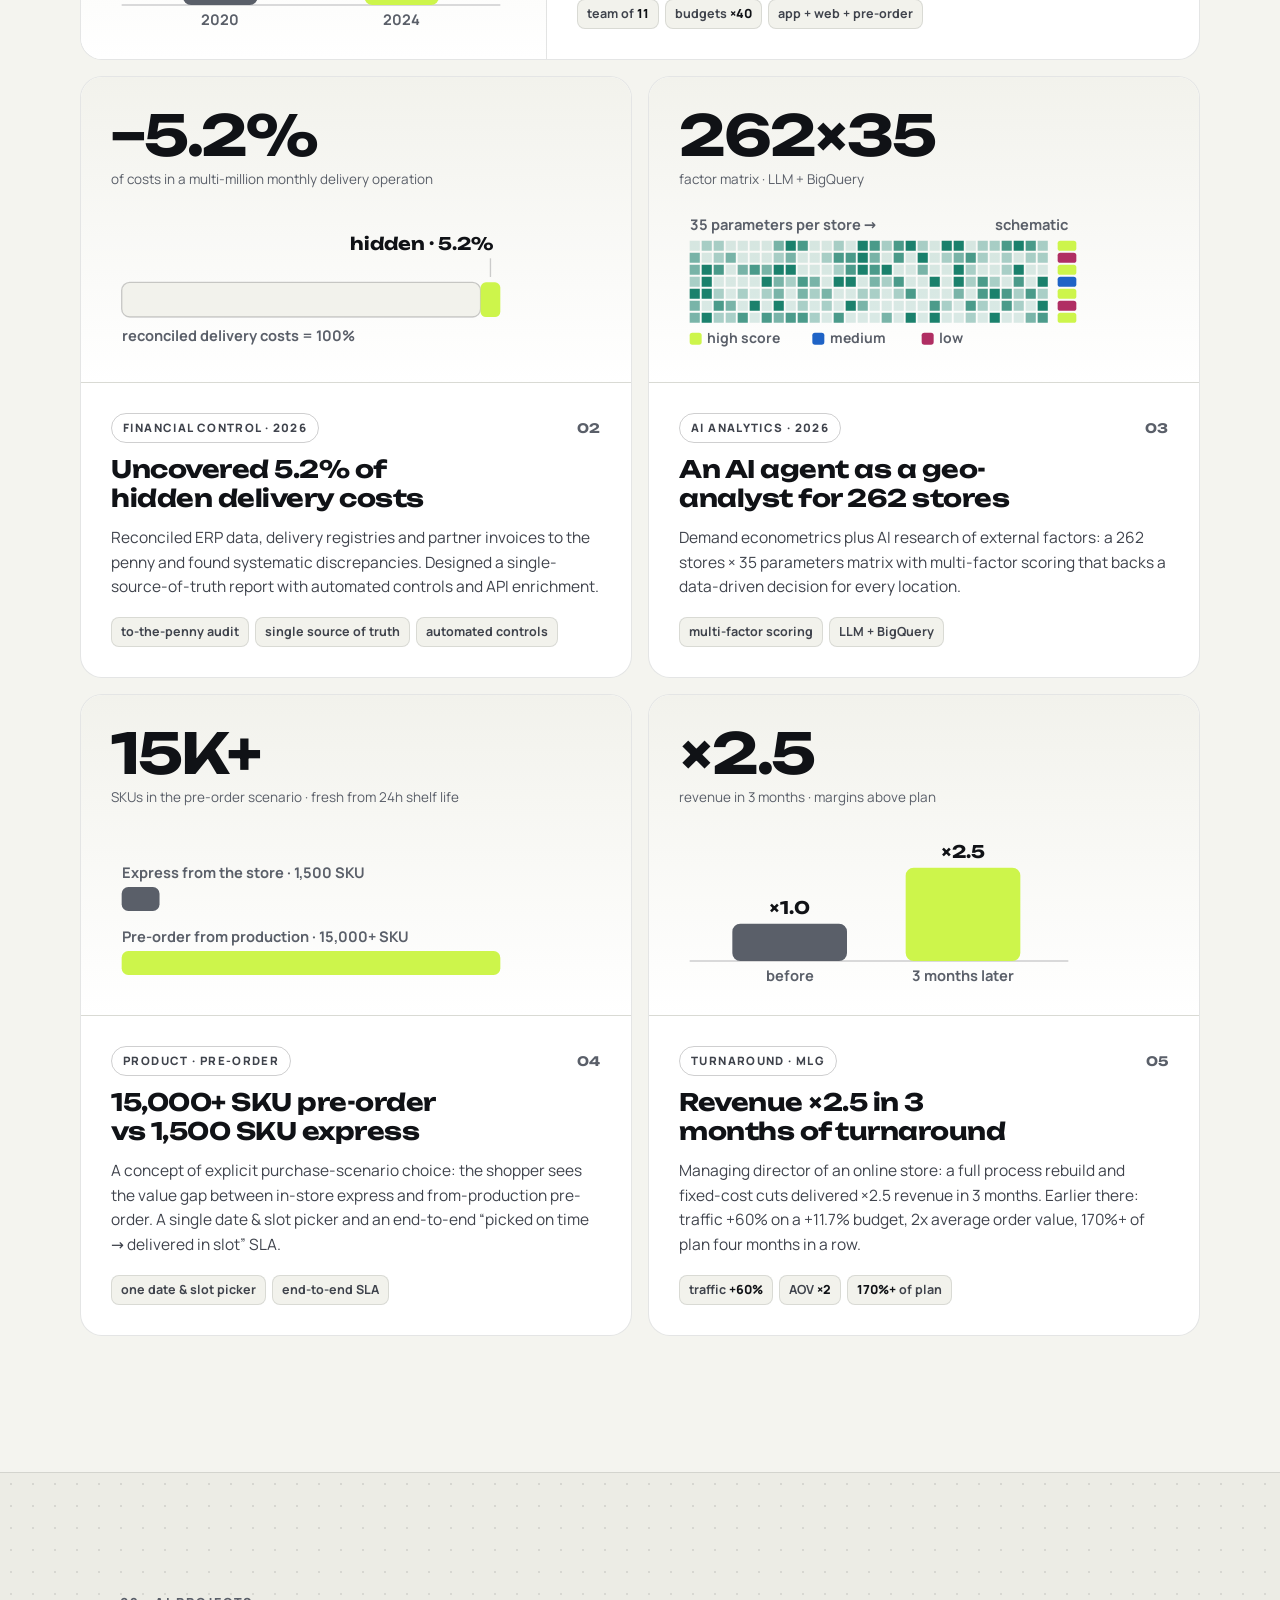
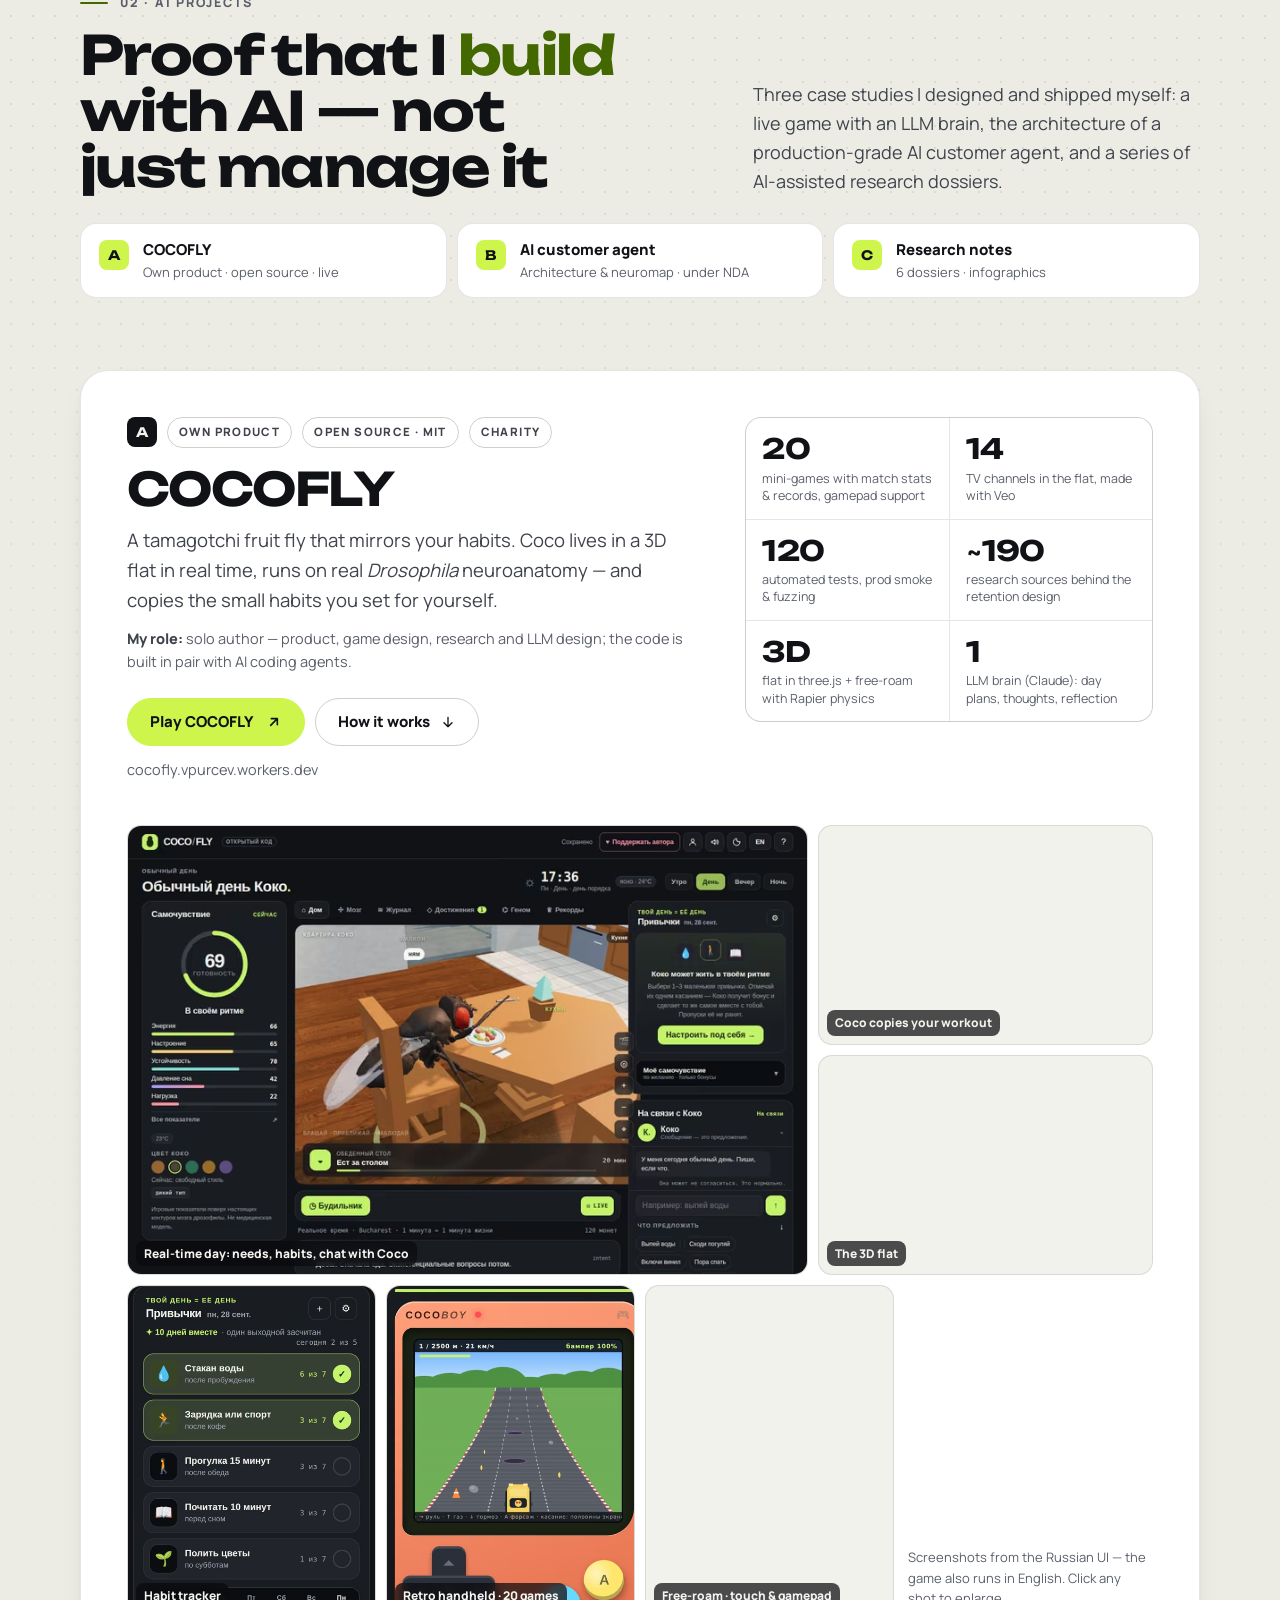
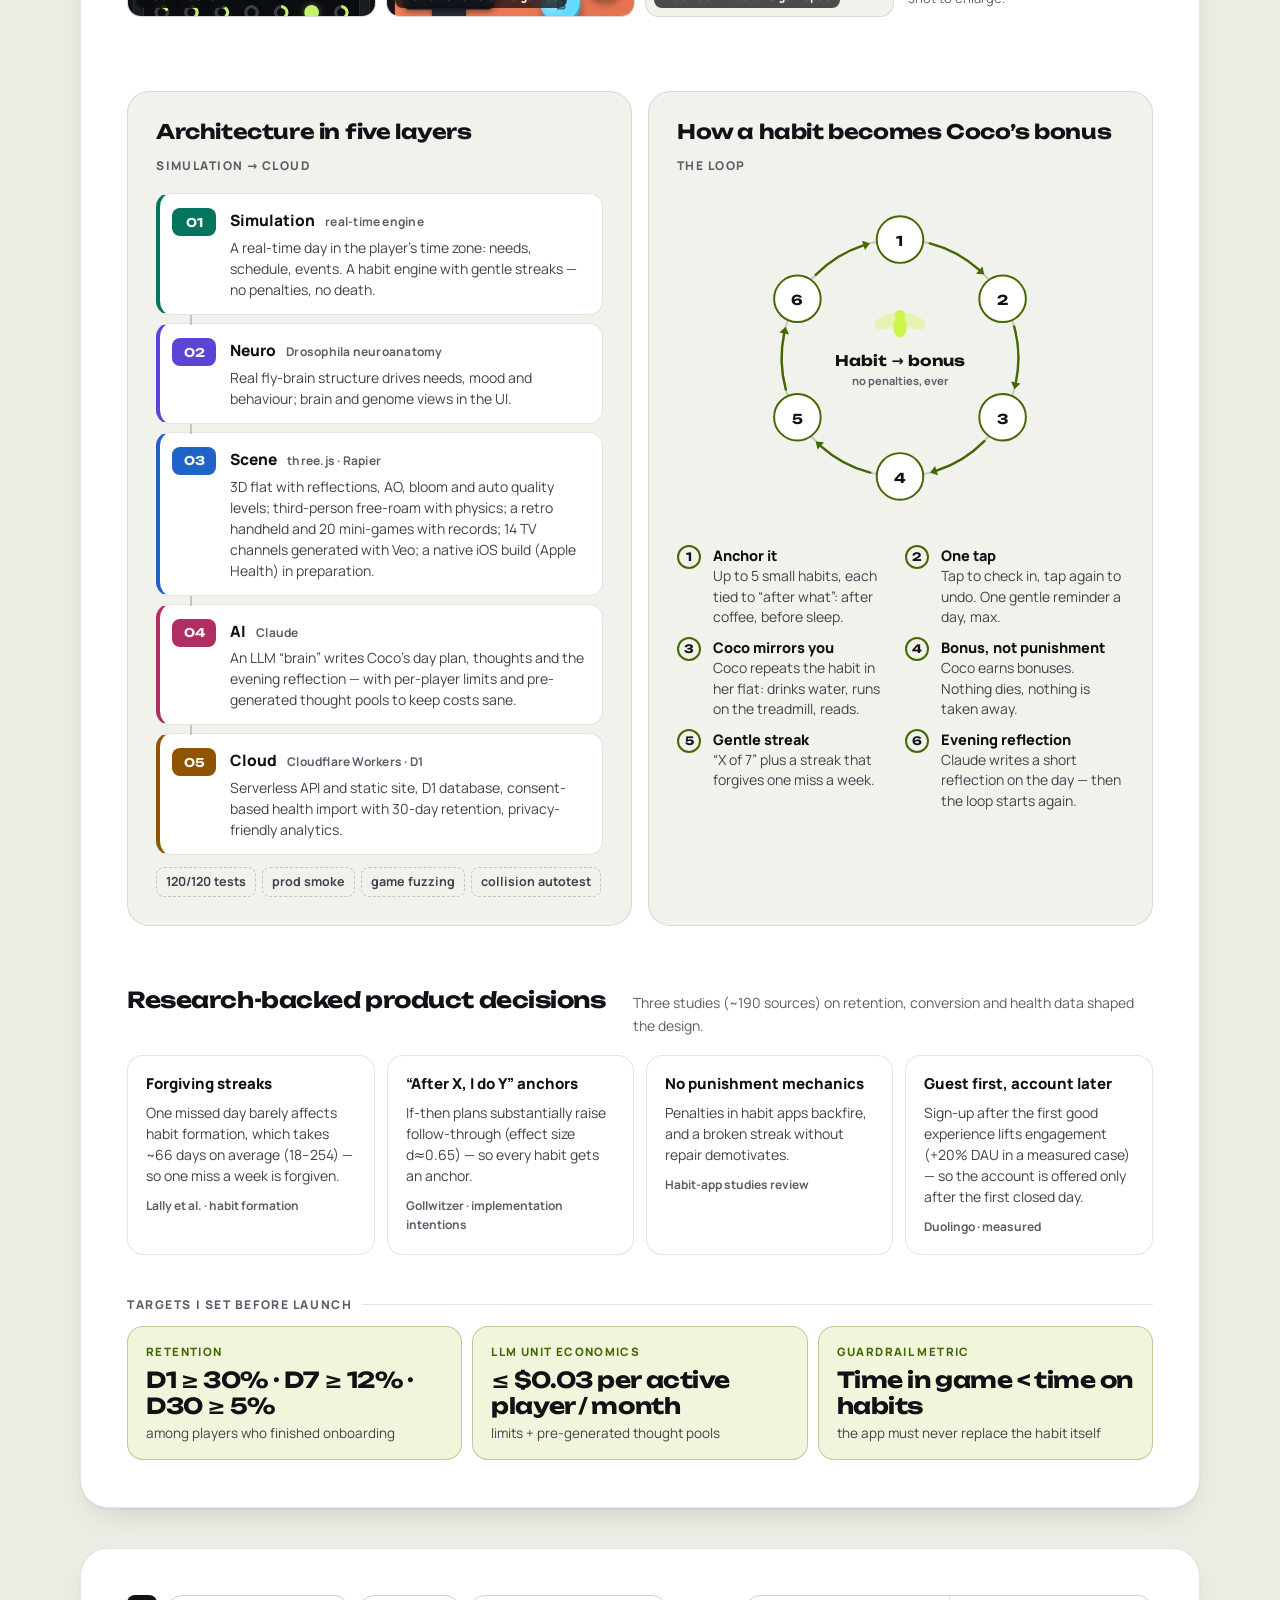
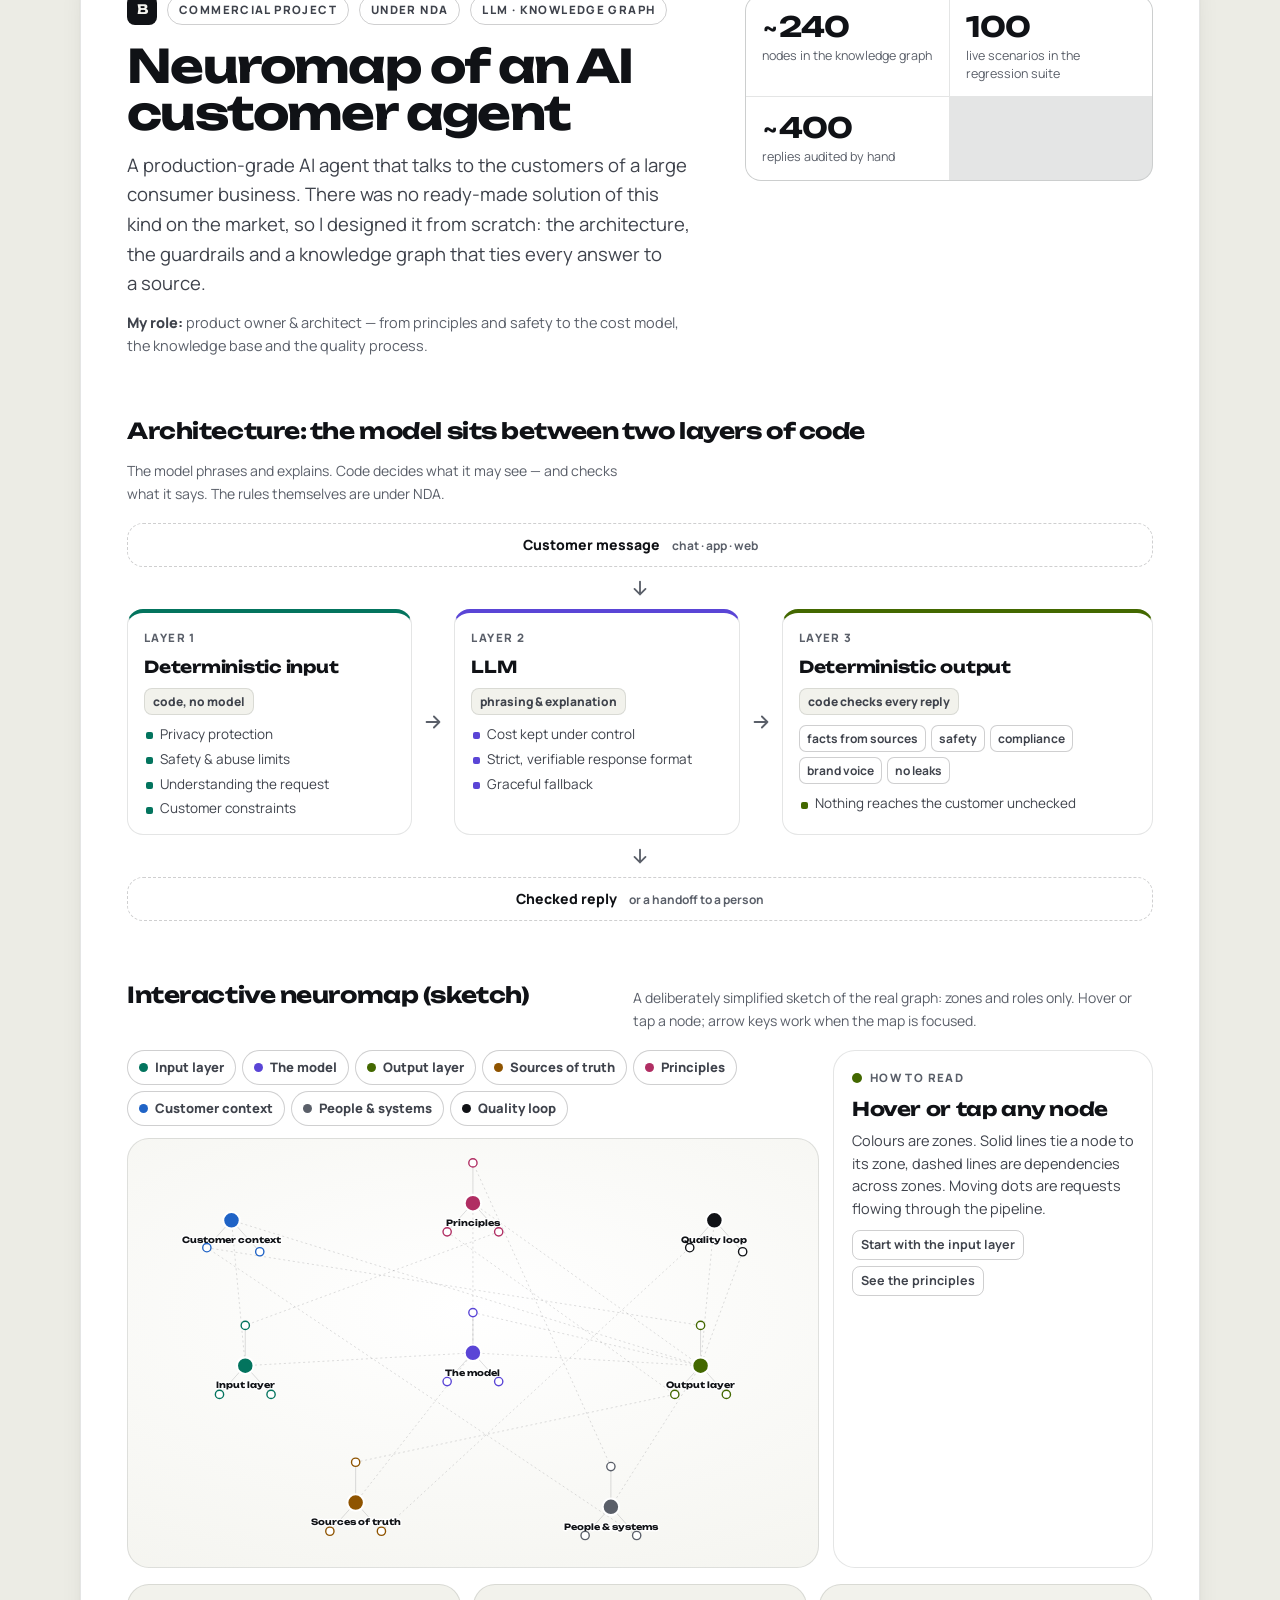
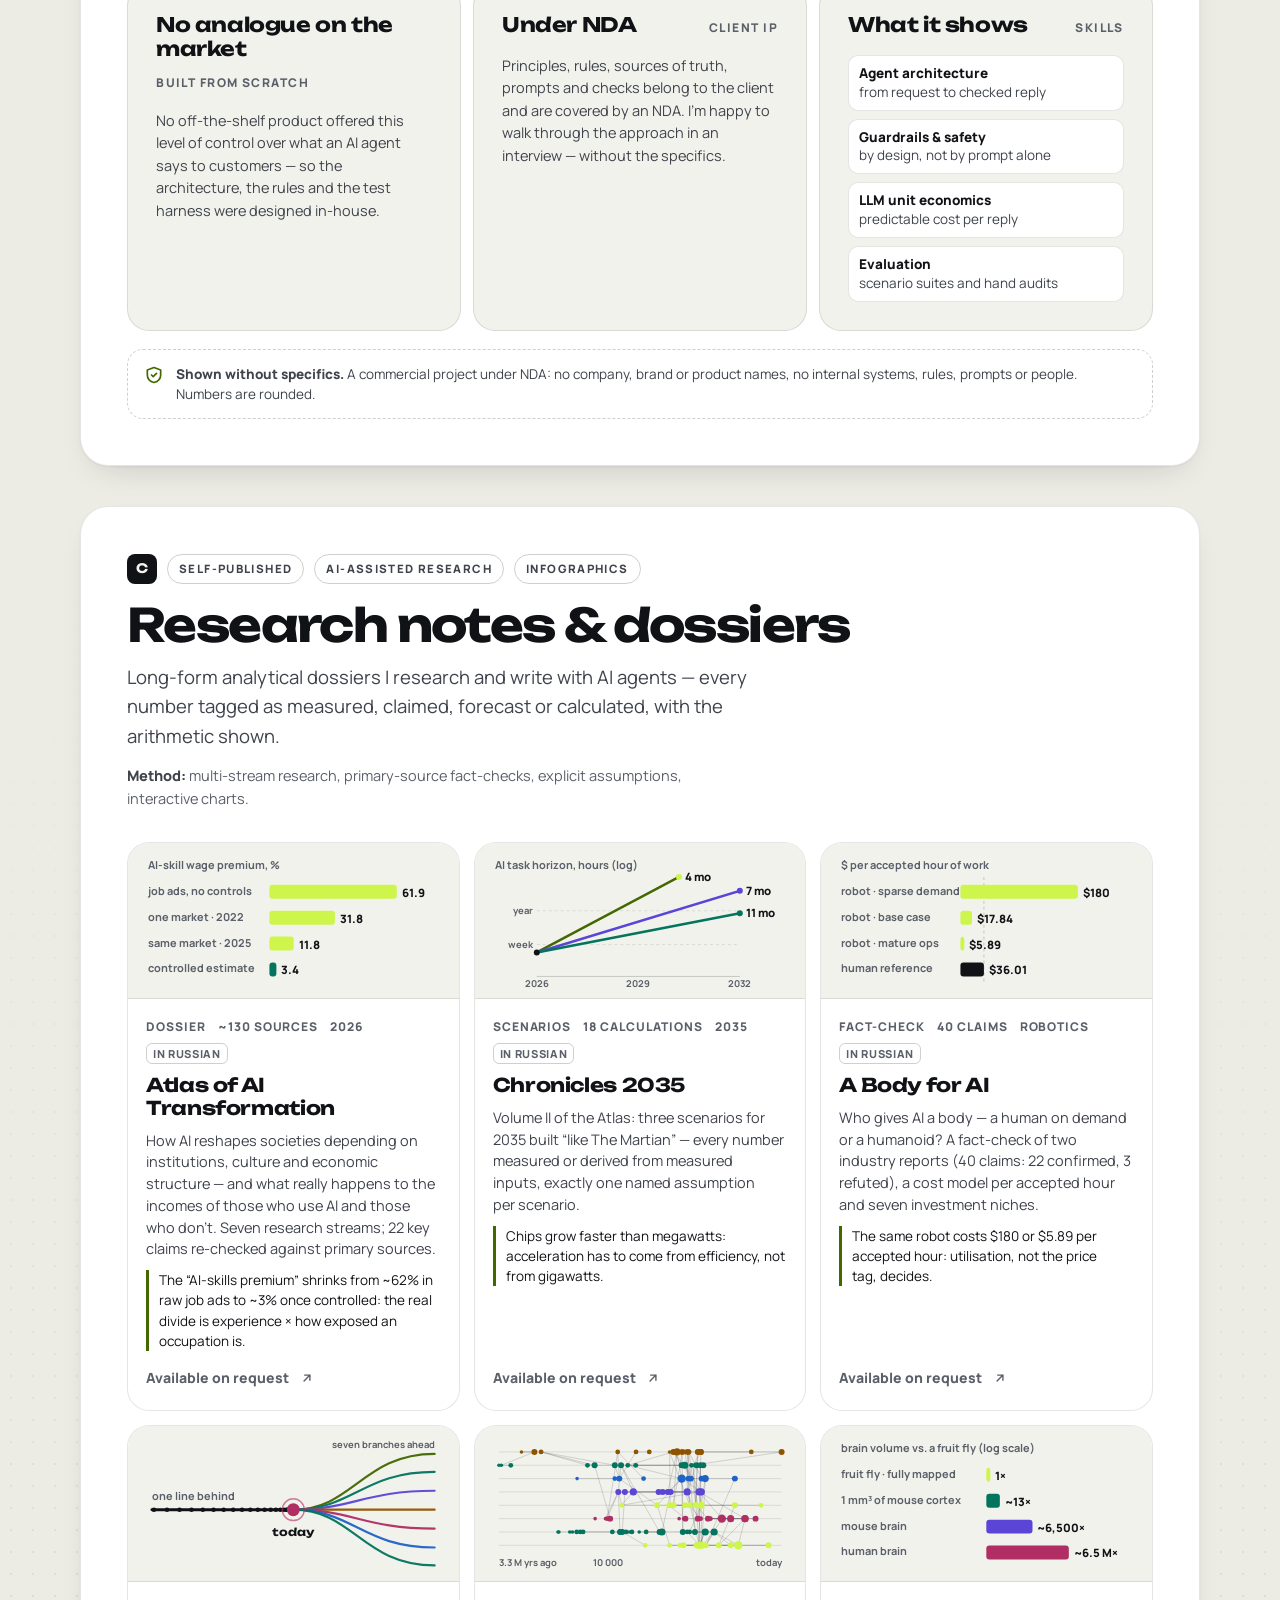
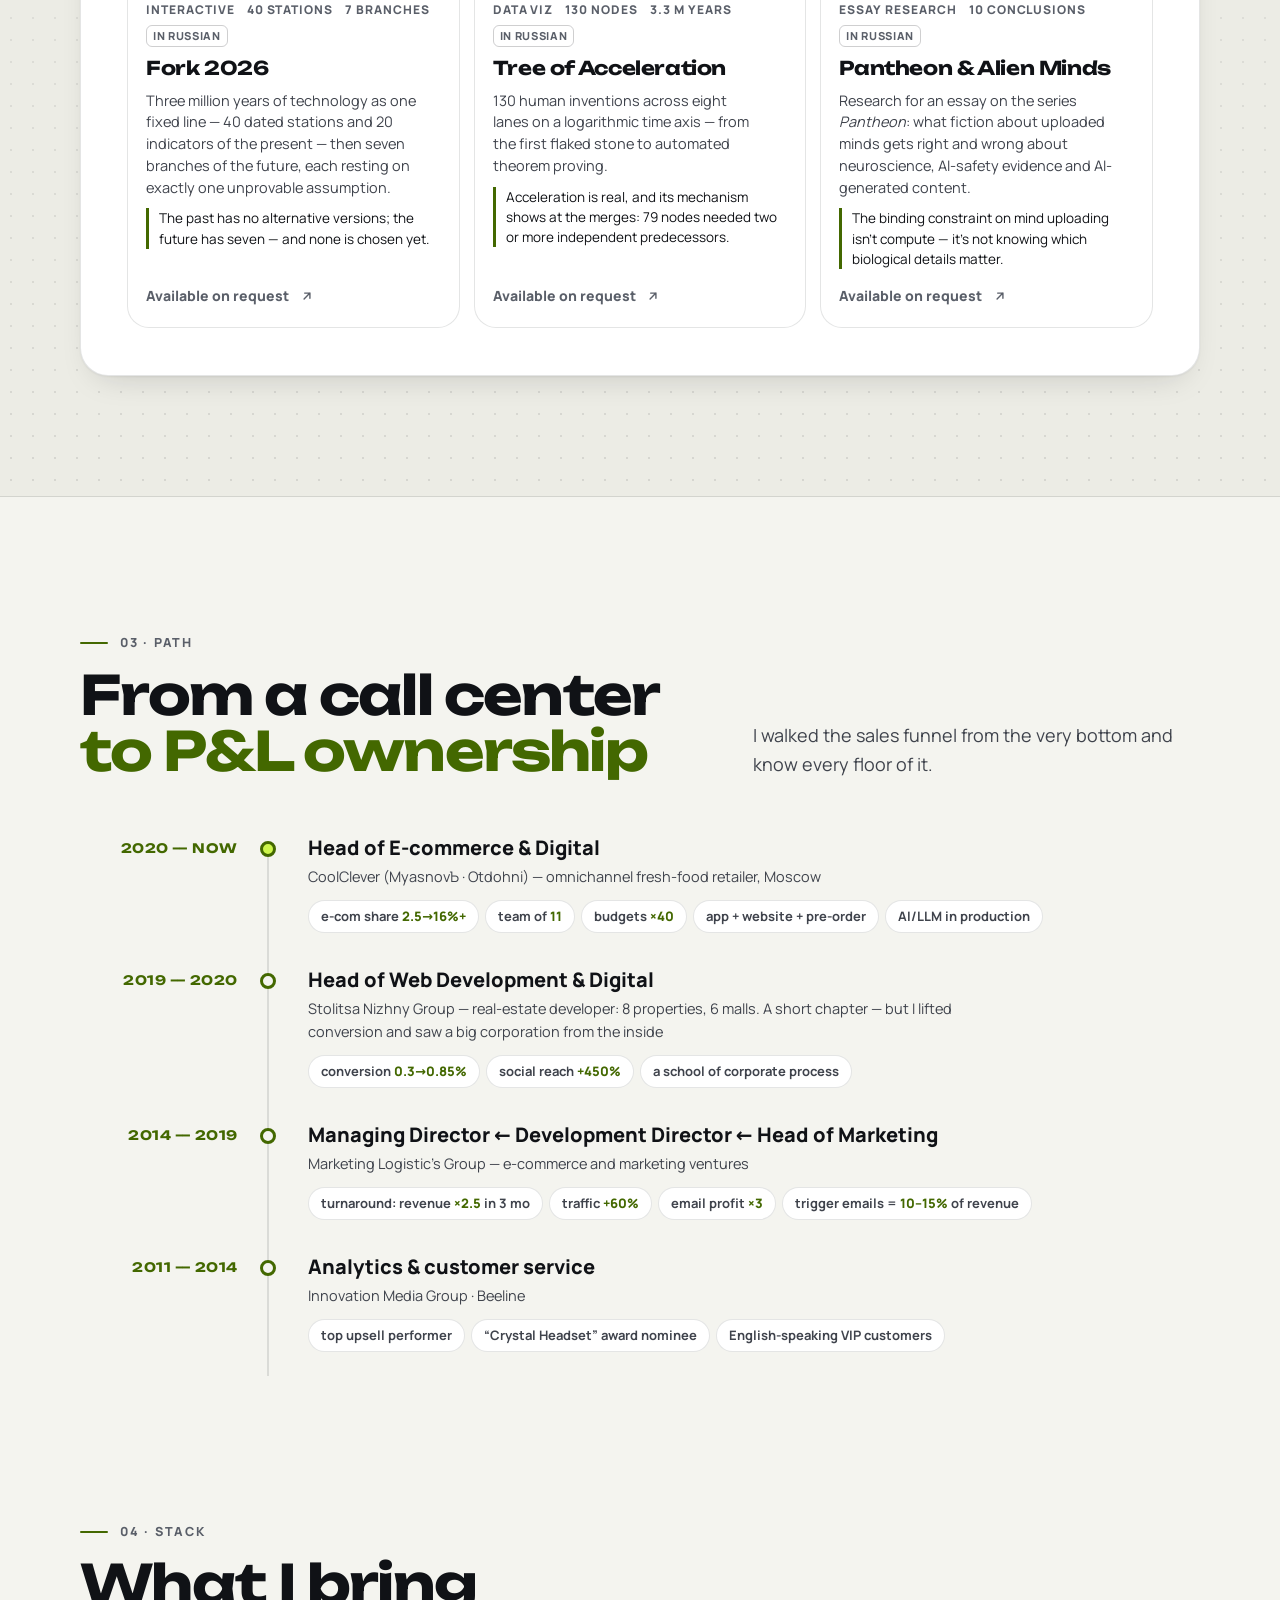
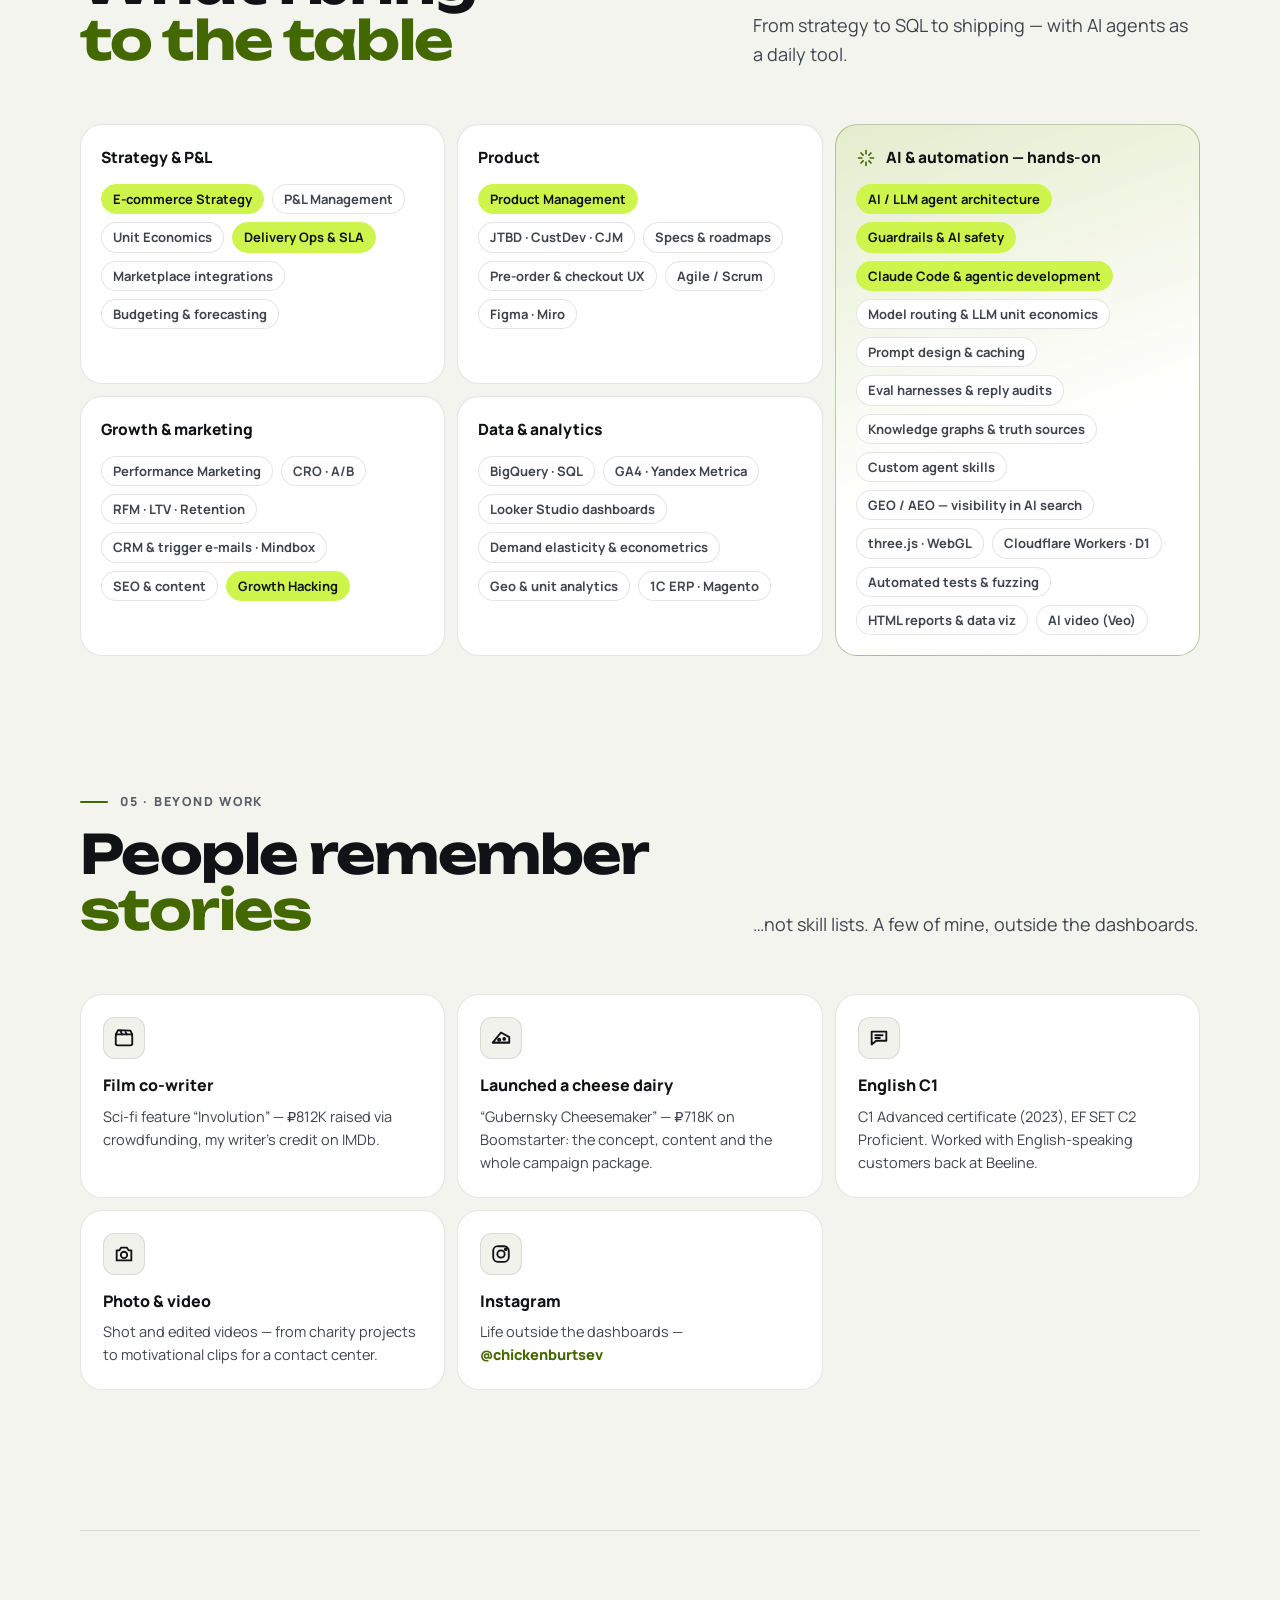
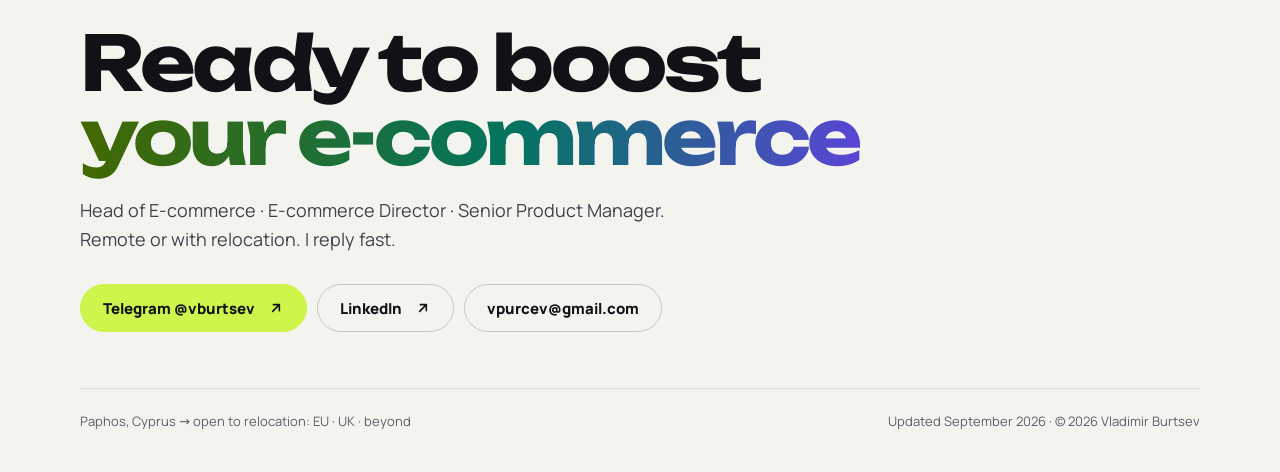
==== commit 76a185b4: "Redesign 4/4: new EN/RU pages with AI projects, OG images" ====
--- a/index.html
+++ b/index.html
@@ -1,372 +1,546 @@
 <!DOCTYPE html>
-<html lang="ru">
+<html lang="en">
 <head>
-<meta charset="UTF-8">
-<meta name="viewport" content="width=device-width, initial-scale=1.0">
-<title>Владимир Бурцев — E-commerce · Product · Growth</title>
-<style>
-@font-face{font-family:'Unbounded';font-style:normal;font-weight:700;font-display:swap;src:url([data-uri]) format('woff2');unicode-range:U+0400-045F,U+0490-0491,U+04B0-04B1,U+2116;}
-@font-face{font-family:'Unbounded';font-style:normal;font-weight:700;font-display:swap;src:url([data-uri]) format('woff2');unicode-range:U+0000-00FF,U+2013,U+2014,U+2018,U+2019,U+201C,U+201D,U+2192,U+2022,U+00D7;}
-@font-face{font-family:'Unbounded';font-style:normal;font-weight:900;font-display:swap;src:url([data-uri]) format('woff2');unicode-range:U+0400-045F,U+0490-0491,U+04B0-04B1,U+2116;}
-@font-face{font-family:'Unbounded';font-style:normal;font-weight:900;font-display:swap;src:url([data-uri]) format('woff2');unicode-range:U+0000-00FF,U+2013,U+2014,U+2018,U+2019,U+201C,U+201D,U+2192,U+2022,U+00D7;}
-@font-face{font-family:'Manrope';font-style:normal;font-weight:400;font-display:swap;src:url([data-uri]) format('woff2');unicode-range:U+0400-045F,U+0490-0491,U+04B0-04B1,U+2116;}
-@font-face{font-family:'Manrope';font-style:normal;font-weight:400;font-display:swap;src:url([data-uri]) format('woff2');unicode-range:U+0000-00FF,U+2013,U+2014,U+2018,U+2019,U+201C,U+201D,U+2192,U+2022,U+00D7;}
-@font-face{font-family:'Manrope';font-style:normal;font-weight:700;font-display:swap;src:url([data-uri]) format('woff2');unicode-range:U+0400-045F,U+0490-0491,U+04B0-04B1,U+2116;}
-@font-face{font-family:'Manrope';font-style:normal;font-weight:700;font-display:swap;src:url([data-uri]) format('woff2');unicode-range:U+0000-00FF,U+2013,U+2014,U+2018,U+2019,U+201C,U+201D,U+2192,U+2022,U+00D7;}
-@font-face{font-family:'Manrope';font-style:normal;font-weight:800;font-display:swap;src:url([data-uri]) format('woff2');unicode-range:U+0400-045F,U+0490-0491,U+04B0-04B1,U+2116;}
-@font-face{font-family:'Manrope';font-style:normal;font-weight:800;font-display:swap;src:url([data-uri]) format('woff2');unicode-range:U+0000-00FF,U+2013,U+2014,U+2018,U+2019,U+201C,U+201D,U+2192,U+2022,U+00D7;}
-
-:root{
-  --bg:#0a0a10; --bg2:#101018; --card:#14141e; --line:rgba(255,255,255,.09);
-  --ink:#f4f4f1; --ink2:#a5a5b0; --muted:#63636e;
-  --lime:#d8ff3e; --violet:#8b6cff; --aqua:#4de3c1;
-  --disp:'Unbounded','Arial Black',system-ui,sans-serif;
-  --body:'Manrope',system-ui,-apple-system,sans-serif;
-}
-*{margin:0;padding:0;box-sizing:border-box;}
-html{scroll-behavior:smooth;}
-body{background:var(--bg);color:var(--ink);font-family:var(--body);line-height:1.6;overflow-x:hidden;}
-::selection{background:var(--lime);color:#0a0a10;}
-
-/* ---- noise + blobs ---- */
-.noise{position:fixed;inset:0;pointer-events:none;z-index:1;opacity:.5;
-  background-image:url("data:image/svg+xml,%3Csvg xmlns='http://www.w3.org/2000/svg' width='140' height='140'%3E%3Cfilter id='n'%3E%3CfeTurbulence type='fractalNoise' baseFrequency='0.9' numOctaves='2'/%3E%3CfeColorMatrix values='0 0 0 0 1 0 0 0 0 1 0 0 0 0 1 0 0 0 0.05 0'/%3E%3C/filter%3E%3Crect width='140' height='140' filter='url(%23n)'/%3E%3C/svg%3E");}
-.blob{position:absolute;border-radius:50%;filter:blur(90px);opacity:.5;pointer-events:none;z-index:0;}
-.blob.b1{width:52vw;height:52vw;max-width:640px;max-height:640px;top:-14vw;right:-16vw;background:radial-gradient(circle,#8b6cff 0%,transparent 65%);animation:drift 16s ease-in-out infinite alternate;}
-.blob.b2{width:40vw;height:40vw;max-width:480px;max-height:480px;top:46vh;left:-18vw;background:radial-gradient(circle,#1f6f5c 0%,transparent 65%);animation:drift 20s ease-in-out infinite alternate-reverse;}
-@keyframes drift{from{transform:translate(0,0) scale(1)}to{transform:translate(6vw,4vh) scale(1.12)}}
-
-.shell{position:relative;z-index:2;}
-.wrap{max-width:1120px;margin:0 auto;padding:0 clamp(18px,4vw,40px);}
-
-/* ---- top ---- */
-.top{display:flex;justify-content:space-between;align-items:center;padding:20px 0;}
-.logo{font-family:var(--disp);font-weight:700;font-size:14px;letter-spacing:.06em;}
-.logo em{color:var(--lime);font-style:normal;}
-.top-cta{font-weight:800;font-size:13px;color:#0a0a10;background:var(--lime);border-radius:99px;padding:10px 18px;text-decoration:none;transition:transform .2s;}
-.top-cta:hover{transform:scale(1.05);}
-
-/* ---- hero ---- */
-.hero{padding:clamp(40px,8vh,90px) 0 30px;}
-.hero-grid{display:grid;grid-template-columns:1fr;gap:34px;align-items:center;}
-@media(min-width:900px){.hero-grid{grid-template-columns:1.3fr 1fr;}}
-.hero-photo{position:relative;max-width:340px;justify-self:center;}
-@media(min-width:900px){.hero-photo{max-width:400px;justify-self:end;}}
-.hero-photo img{width:100%;display:block;border-radius:24px;filter:grayscale(1) contrast(1.05);}
-.hero-photo::before{content:'';position:absolute;inset:-2px;border-radius:26px;padding:2px;background:linear-gradient(140deg,var(--lime),transparent 35%,transparent 65%,var(--violet));-webkit-mask:linear-gradient(#000 0 0) content-box,linear-gradient(#000 0 0);-webkit-mask-composite:xor;mask-composite:exclude;pointer-events:none;}
-.hero-photo::after{content:'';position:absolute;inset:0;border-radius:24px;background:linear-gradient(180deg,transparent 60%,rgba(10,10,16,.55));}
-.hero-badge{position:absolute;left:14px;bottom:14px;z-index:2;background:rgba(10,10,16,.75);backdrop-filter:blur(6px);border:1px solid var(--line);border-radius:12px;padding:8px 14px;font-size:12px;font-weight:700;}
-.hero-badge b{color:var(--lime);}
-.eyebrow{display:inline-flex;align-items:center;gap:10px;border:1px solid var(--line);border-radius:99px;padding:8px 16px;font-size:12.5px;font-weight:600;color:var(--ink2);letter-spacing:.05em;text-transform:uppercase;}
-.eyebrow .dot{width:8px;height:8px;border-radius:50%;background:var(--lime);animation:pulse 2s infinite;}
-@keyframes pulse{0%,100%{box-shadow:0 0 0 0 rgba(216,255,62,.5)}50%{box-shadow:0 0 0 7px rgba(216,255,62,0)}}
-h1{font-family:var(--disp);font-weight:900;font-size:clamp(34px,9vw,86px);line-height:1.02;letter-spacing:-.01em;margin:26px 0 0;text-transform:uppercase;}
-h1 .grad{background:linear-gradient(92deg,var(--lime) 10%,var(--aqua) 55%,var(--violet) 95%);-webkit-background-clip:text;background-clip:text;color:transparent;}
-.hero-sub{max-width:640px;margin-top:24px;font-size:clamp(15.5px,2.4vw,19px);color:var(--ink2);}
-.hero-sub b{color:var(--ink);}
-.hero-cta{display:flex;gap:12px;flex-wrap:wrap;margin-top:30px;}
-.btn{display:inline-flex;align-items:center;gap:10px;font-weight:800;font-size:15px;border-radius:99px;padding:15px 26px;text-decoration:none;transition:transform .2s,box-shadow .2s;border:1px solid var(--line);}
-.btn.lime{background:var(--lime);color:#0a0a10;border-color:var(--lime);}
-.btn.lime:hover{transform:translateY(-3px) scale(1.02);box-shadow:0 14px 40px rgba(216,255,62,.28);}
-.btn.ghost{color:var(--ink);}
-.btn.ghost:hover{border-color:var(--lime);color:var(--lime);transform:translateY(-3px);}
-
-/* ---- stats ---- */
-.stats{display:grid;grid-template-columns:repeat(2,1fr);gap:1px;background:var(--line);border:1px solid var(--line);border-radius:20px;overflow:hidden;margin:56px 0 0;}
-@media(min-width:760px){.stats{grid-template-columns:repeat(4,1fr);}}
-.stat{background:var(--bg2);padding:26px 22px;position:relative;overflow:hidden;}
-.stat:hover .stat-num{color:var(--lime);}
-.stat-num{font-family:var(--disp);font-weight:700;font-size:clamp(22px,4.4vw,34px);letter-spacing:-.01em;transition:color .3s;}
-.stat-lbl{font-size:12.5px;color:var(--muted);margin-top:8px;line-height:1.45;}
-
-/* ---- marquee ---- */
-.marquee{border-top:1px solid var(--line);border-bottom:1px solid var(--line);padding:16px 0;margin:70px 0 0;overflow:hidden;white-space:nowrap;transform:rotate(-1.2deg) scale(1.02);background:var(--bg2);}
-.marquee-in{display:inline-block;animation:mq 26s linear infinite;}
-.marquee span{font-family:var(--disp);font-weight:700;font-size:clamp(14px,2.4vw,19px);text-transform:uppercase;letter-spacing:.08em;margin:0 22px;color:var(--ink);}
-.marquee span:nth-child(even){color:transparent;-webkit-text-stroke:1px var(--ink2);}
-@keyframes mq{from{transform:translateX(0)}to{transform:translateX(-50%)}}
-
-/* ---- sections ---- */
-section{padding:clamp(60px,10vh,110px) 0 0;}
-.sec-head{display:flex;align-items:baseline;gap:18px;flex-wrap:wrap;margin-bottom:10px;}
-.sec-idx{font-family:var(--disp);font-weight:700;color:var(--lime);font-size:15px;}
-h2{font-family:var(--disp);font-weight:700;font-size:clamp(24px,5.6vw,44px);text-transform:uppercase;letter-spacing:-.01em;line-height:1.1;}
-.sec-sub{color:var(--ink2);max-width:620px;margin:14px 0 36px;font-size:15.5px;}
-
-/* ---- cases ---- */
-.case{display:grid;grid-template-columns:1fr;gap:0;border:1px solid var(--line);border-radius:22px;overflow:hidden;margin-bottom:18px;background:var(--card);transition:transform .3s,border-color .3s,box-shadow .3s;}
-.case:hover{transform:translateY(-4px);border-color:rgba(216,255,62,.4);box-shadow:0 20px 60px rgba(0,0,0,.5);}
-@media(min-width:820px){.case{grid-template-columns:110px 1fr 300px;}}
-.case-num{font-family:var(--disp);font-weight:900;font-size:clamp(34px,6vw,54px);color:transparent;-webkit-text-stroke:1.5px var(--muted);padding:26px 24px 0;transition:all .3s;}
-.case:hover .case-num{-webkit-text-stroke:1.5px var(--lime);}
-.case-main{padding:26px 24px;}
-.case-tag{display:inline-block;font-size:11px;font-weight:800;letter-spacing:.12em;text-transform:uppercase;color:var(--aqua);border:1px solid rgba(77,227,193,.35);border-radius:99px;padding:4px 12px;margin-bottom:14px;}
-.case h3{font-family:var(--disp);font-weight:700;font-size:clamp(17px,3vw,22px);line-height:1.25;margin-bottom:10px;}
-.case p{color:var(--ink2);font-size:14.5px;max-width:560px;}
-.case-metric{padding:8px 24px 30px;display:flex;flex-direction:column;justify-content:center;border-top:1px dashed var(--line);}
-@media(min-width:820px){.case-metric{border-top:none;border-left:1px dashed var(--line);padding:26px;}}
-.case-metric .v{font-family:var(--disp);font-weight:900;font-size:clamp(26px,5vw,40px);background:linear-gradient(92deg,var(--lime),var(--aqua));-webkit-background-clip:text;background-clip:text;color:transparent;}
-.case-metric .k{font-size:12.5px;color:var(--muted);margin-top:6px;}
-
-/* ---- timeline ---- */
-.tl{border-left:2px solid var(--line);margin-left:8px;padding-left:0;}
-.tl-item{position:relative;padding:0 0 30px 30px;}
-.tl-item::before{content:'';position:absolute;left:-7px;top:8px;width:12px;height:12px;border-radius:50%;background:var(--bg);border:2.5px solid var(--lime);}
-.tl-dates{font-family:var(--disp);font-size:12px;font-weight:700;color:var(--lime);letter-spacing:.08em;}
-.tl-role{font-weight:800;font-size:clamp(16px,2.8vw,19px);margin-top:6px;}
-.tl-org{color:var(--ink2);font-size:13.5px;margin-top:3px;}
-.tl-ach{margin-top:10px;display:flex;flex-wrap:wrap;gap:8px;}
-.tl-ach span{font-size:12.5px;font-weight:700;border:1px solid var(--line);border-radius:99px;padding:5px 13px;color:var(--ink2);background:var(--bg2);}
-.tl-ach span b{color:var(--lime);}
-
-/* ---- skills marquee rows ---- */
-.skillband{overflow:hidden;margin-top:10px;}
-.skrow{display:flex;gap:10px;white-space:nowrap;margin-bottom:12px;width:max-content;}
-.skrow.r1{animation:mq 32s linear infinite;}
-.skrow.r2{animation:mq 32s linear infinite reverse;}
-.sk{border:1px solid var(--line);background:var(--card);border-radius:99px;padding:10px 20px;font-weight:700;font-size:14px;color:var(--ink2);}
-.sk.hot{color:#0a0a10;background:var(--lime);border-color:var(--lime);}
-
-/* ---- beyond ---- */
-.beyond{display:grid;grid-template-columns:1fr;gap:14px;}
-@media(min-width:700px){.beyond{grid-template-columns:1fr 1fr;}}
-.bx{border:1px solid var(--line);border-radius:18px;padding:24px;background:var(--card);transition:border-color .3s;}
-.bx:hover{border-color:rgba(139,108,255,.5);}
-.bx .ico{font-size:24px;}
-.bx h4{font-family:var(--disp);font-weight:700;font-size:15px;margin:10px 0 6px;}
-.bx p{color:var(--ink2);font-size:13.5px;}
-
-/* ---- footer CTA ---- */
-.final{margin:clamp(70px,12vh,120px) 0 0;padding:clamp(50px,8vh,80px) 0 60px;border-top:1px solid var(--line);position:relative;overflow:hidden;}
-.final h2{font-size:clamp(30px,7.4vw,64px);}
-.final h2 .grad{background:linear-gradient(92deg,var(--lime),var(--aqua) 60%,var(--violet));-webkit-background-clip:text;background-clip:text;color:transparent;}
-.final p{color:var(--ink2);max-width:560px;margin:18px 0 28px;}
-.foot-meta{margin-top:44px;padding-top:20px;border-top:1px solid var(--line);display:flex;justify-content:space-between;gap:14px;flex-wrap:wrap;font-size:12.5px;color:var(--muted);}
-
-/* ---- reveal animations (JS enhancement only) ---- */
-.js .rv{opacity:0;transform:translateY(26px);transition:opacity .8s cubic-bezier(.2,.7,.2,1),transform .8s cubic-bezier(.2,.7,.2,1);}
-.js .rv.on{opacity:1;transform:none;}
-@media (prefers-reduced-motion: reduce){*{animation:none!important;transition:none!important;}}
-</style>
+<meta charset="utf-8">
+<meta name="viewport" content="width=device-width, initial-scale=1, viewport-fit=cover">
+<title>Vladimir Burtsev — Head of E-commerce · Product · Growth · AI</title>
+<meta name="description" content="Head of E-commerce who builds with AI: e-com grown from 2.5% to 16%+ of revenue, ×40 ad budgets, −5.2% delivery costs. AI case studies inside.">
+<meta name="author" content="Vladimir Burtsev">
+<link rel="canonical" href="https://chickenburtsev.github.io/">
+<link rel="alternate" hreflang="en" href="https://chickenburtsev.github.io/">
+<link rel="alternate" hreflang="ru" href="https://chickenburtsev.github.io/ru.html">
+<link rel="alternate" hreflang="x-default" href="https://chickenburtsev.github.io/">
+<meta name="theme-color" content="#0A0B0F" media="(prefers-color-scheme: dark)">
+<meta name="theme-color" content="#F4F4EF" media="(prefers-color-scheme: light)">
+<meta name="color-scheme" content="dark light">
+<link rel="icon" href="assets/favicon.svg" type="image/svg+xml">
+<link rel="apple-touch-icon" href="assets/apple-touch-icon.png">
+<!-- Open Graph / Twitter -->
+<meta property="og:type" content="profile">
+<meta property="og:site_name" content="Vladimir Burtsev">
+<meta property="og:title" content="Vladimir Burtsev — E-commerce × Product × AI">
+<meta property="og:description" content="Head of E-commerce who builds with AI: e-com grown from 2.5% to 16%+ of revenue, ×40 ad budgets, −5.2% delivery costs. AI case studies inside.">
+<meta property="og:url" content="https://chickenburtsev.github.io/">
+<meta property="og:image" content="https://chickenburtsev.github.io/og.png">
+<meta property="og:image:width" content="1200">
+<meta property="og:image:height" content="630">
+<meta property="og:image:alt" content="Vladimir Burtsev — E-commerce × Product × AI">
+<meta property="og:locale" content="en_US">
+<meta property="og:locale:alternate" content="ru_RU">
+<meta property="profile:first_name" content="Vladimir">
+<meta property="profile:last_name" content="Burtsev">
+<meta name="twitter:card" content="summary_large_image">
+<meta name="twitter:title" content="Vladimir Burtsev — E-commerce × Product × AI">
+<meta name="twitter:description" content="Head of E-commerce who builds with AI: e-com grown from 2.5% to 16%+ of revenue, ×40 ad budgets, −5.2% delivery costs. AI case studies inside.">
+<meta name="twitter:image" content="https://chickenburtsev.github.io/og.png">
+<script>try{var _t=localStorage.getItem('vb-theme');if(_t==='light'||_t==='dark')document.documentElement.setAttribute('data-theme',_t);}catch(e){}</script>
+<link rel="preload" href="assets/fonts/Unbounded-700-lat.woff2" as="font" type="font/woff2" crossorigin>
+<link rel="preload" href="assets/fonts/Manrope-400-lat.woff2" as="font" type="font/woff2" crossorigin>
+<link rel="stylesheet" href="assets/site.css?v=6c4f811e">
+<script type="application/ld+json">{"@context": "https://schema.org", "@type": "Person", "name": "Vladimir Burtsev", "alternateName": "Владимир Бурцев", "jobTitle": "Head of E-commerce", "url": "https://chickenburtsev.github.io/", "image": "https://chickenburtsev.github.io/assets/img/vladimir-burtsev.webp", "email": "mailto:vpurcev@gmail.com", "sameAs": ["https://www.linkedin.com/in/vburtsev/", "https://t.me/vburtsev", "https://www.instagram.com/chickenburtsev"], "knowsAbout": ["E-commerce strategy", "Product management", "Growth marketing", "Unit economics", "LLM agents", "AI product design", "Delivery operations", "BigQuery"], "knowsLanguage": ["ru", "en"]}</script>
 </head>
 <body>
-<div class="noise"></div>
-<div class="shell">
-<div class="blob b1"></div><div class="blob b2"></div>
-
-<div class="wrap">
-  <div class="top">
-    <div class="logo">VB<em>.</em> <span style="font-family:var(--body);font-weight:600;color:var(--ink2);font-size:12px;">e-commerce &amp; product</span></div>
-    <a class="top-cta" href="mailto:vpurcev@gmail.com">Связаться</a>
-  </div>
-
-  <!-- HERO -->
-  <div class="hero">
+<a class="skip" href="#main">Skip to content</a>
+
+<header class="nav">
+  <div class="wrap nav-in">
+    <a class="logo" href="#top" aria-label="Vladimir Burtsev — home"><b>VB<i>.</i></b><span>e-commerce · product · AI</span></a>
+    <nav class="nav-links" aria-label="Sections">
+      <a href="#cases">Cases</a><a href="#ai">AI projects</a><a href="#research">Research</a><a href="#path">Path</a><a href="#stack">Stack</a><a href="#contact">Contact</a>
+    </nav>
+    <div class="nav-r">
+      <div class="seg" role="group" aria-label="Language">
+        <span aria-current="true">EN</span><a href="ru.html" hreflang="ru" lang="ru" data-lang-switch>RU</a>
+        
+      </div>
+      <button class="icon-btn" id="themeBtn" type="button" aria-label="Toggle dark / light theme" title="Toggle dark / light theme">
+        <svg class="i-moon" viewBox="0 0 24 24" fill="none" stroke="currentColor" stroke-width="2" stroke-linecap="round" stroke-linejoin="round" aria-hidden="true"><path d="M20 14.5A8 8 0 0 1 9.5 4a8 8 0 1 0 10.5 10.5z"/></svg>
+        <svg class="i-sun" viewBox="0 0 24 24" fill="none" stroke="currentColor" stroke-width="2" stroke-linecap="round" aria-hidden="true"><circle cx="12" cy="12" r="4"/><path d="M12 2v2M12 20v2M4.9 4.9l1.4 1.4M17.7 17.7l1.4 1.4M2 12h2M20 12h2M4.9 19.1l1.4-1.4M17.7 6.3l1.4-1.4"/></svg>
+      </button>
+      <a class="btn pri sm nav-cta" href="https://t.me/vburtsev" target="_blank" rel="noopener">Contact me</a>
+    </div>
+  </div>
+</header>
+
+<main id="main">
+<!-- ============================== HERO ============================== -->
+<section class="hero wrap" id="top" aria-labelledby="hero-h">
   <div class="hero-grid">
-  <div>
-    <div class="eyebrow"><span class="dot"></span>Open to work · remote / relocation · EN C1</div>
-    <h1>Владимир<br>Бурцев<br><span class="grad">E-com × Product × AI</span></h1>
-    <p class="hero-sub">Строю e-commerce как продукт и как P&amp;L. Вместе с командой мы вырастили онлайн-продажи fresh-ритейлера с 260+ магазинами <b>с 2,5% до 16%+ выручки компании</b> — и продолжаем разгон к цели 21,6%. 15 лет: ритейл, девелопмент, телеком. AI-агенты — мой ежедневный инструмент, а не буллет в резюме.</p>
-    <div class="hero-cta">
-      <a class="btn lime" href="mailto:vpurcev@gmail.com">Написать мне ↗</a>
-      <a class="btn ghost" href="#cases">Смотреть кейсы ↓</a>
+    <div class="hero-copy">
+      <p class="status"><span class="pulse" aria-hidden="true"></span>Open to work · remote or relocation · English C1</p>
+      <h1 id="hero-h">Vladimir<br>Burtsev</h1>
+      <p class="role"><span class="nw">Head of E-commerce</span> <span class="dot">·</span> Product <span class="dot">·</span> Growth <span class="dot">·</span> <em>AI</em></p>
+      <p class="lead">I build e-commerce as a product and as a P&amp;L. Together with my team we grew online sales of a 260+ store fresh-food retailer <b>from 2.5% to 16%+ of company revenue</b>. 15 years across retail, real estate and telecom. AI isn’t a resume bullet for me: <b>I design AI agents and ship my own AI products.</b></p>
+      <div class="cta-row">
+        <a class="btn pri" href="https://t.me/vburtsev" target="_blank" rel="noopener">Telegram @vburtsev<svg class="ext" viewBox="0 0 24 24" fill="none" stroke="currentColor" stroke-width="2.4" stroke-linecap="round" stroke-linejoin="round" aria-hidden="true"><path d="M7 17 17 7M8 7h9v9"/></svg></a>
+        <a class="btn" href="#ai">See AI projects<svg viewBox="0 0 24 24" fill="none" stroke="currentColor" stroke-width="2" stroke-linecap="round" stroke-linejoin="round" aria-hidden="true"><path d="M12 5v14M6 13l6 6 6-6"/></svg></a>
+        <a class="btn" href="#cases">Career cases</a>
+      </div>
     </div>
-  </div>
-  <div class="hero-photo rv">
-    <img src="[data-uri]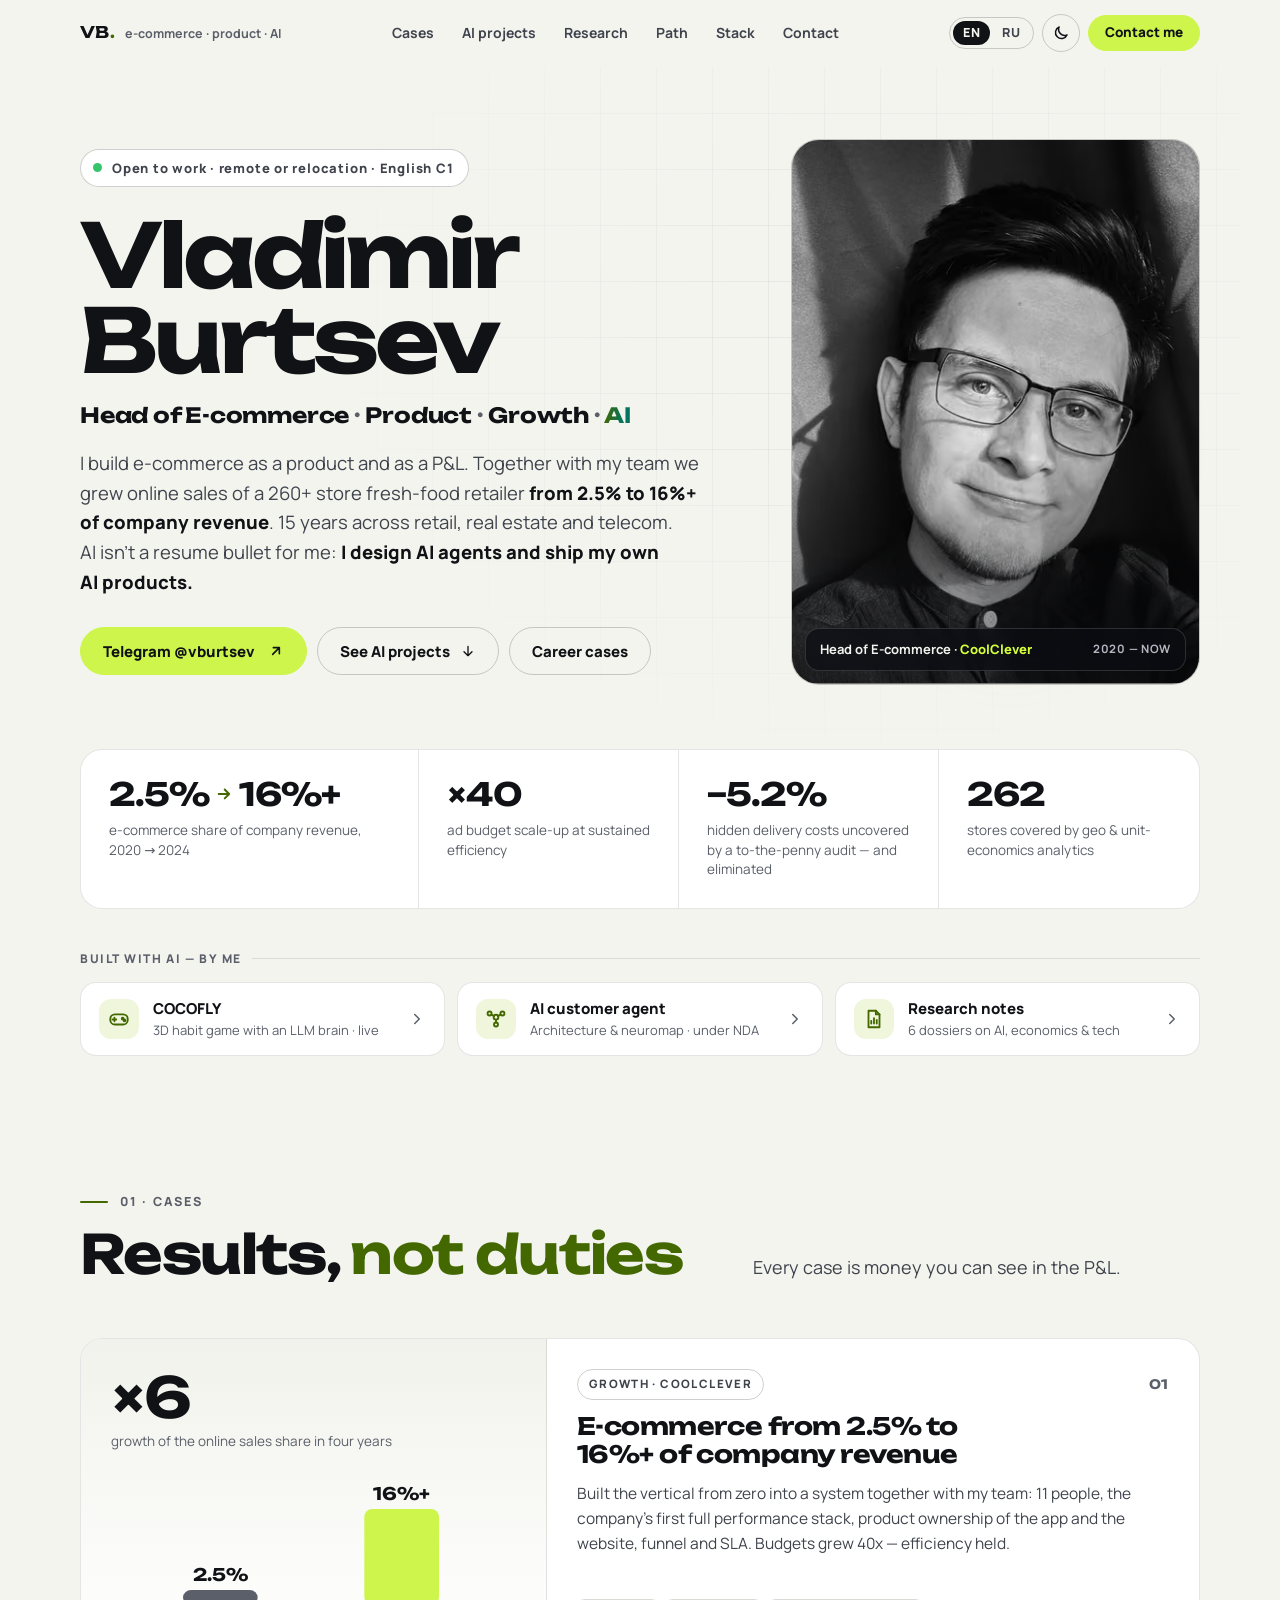
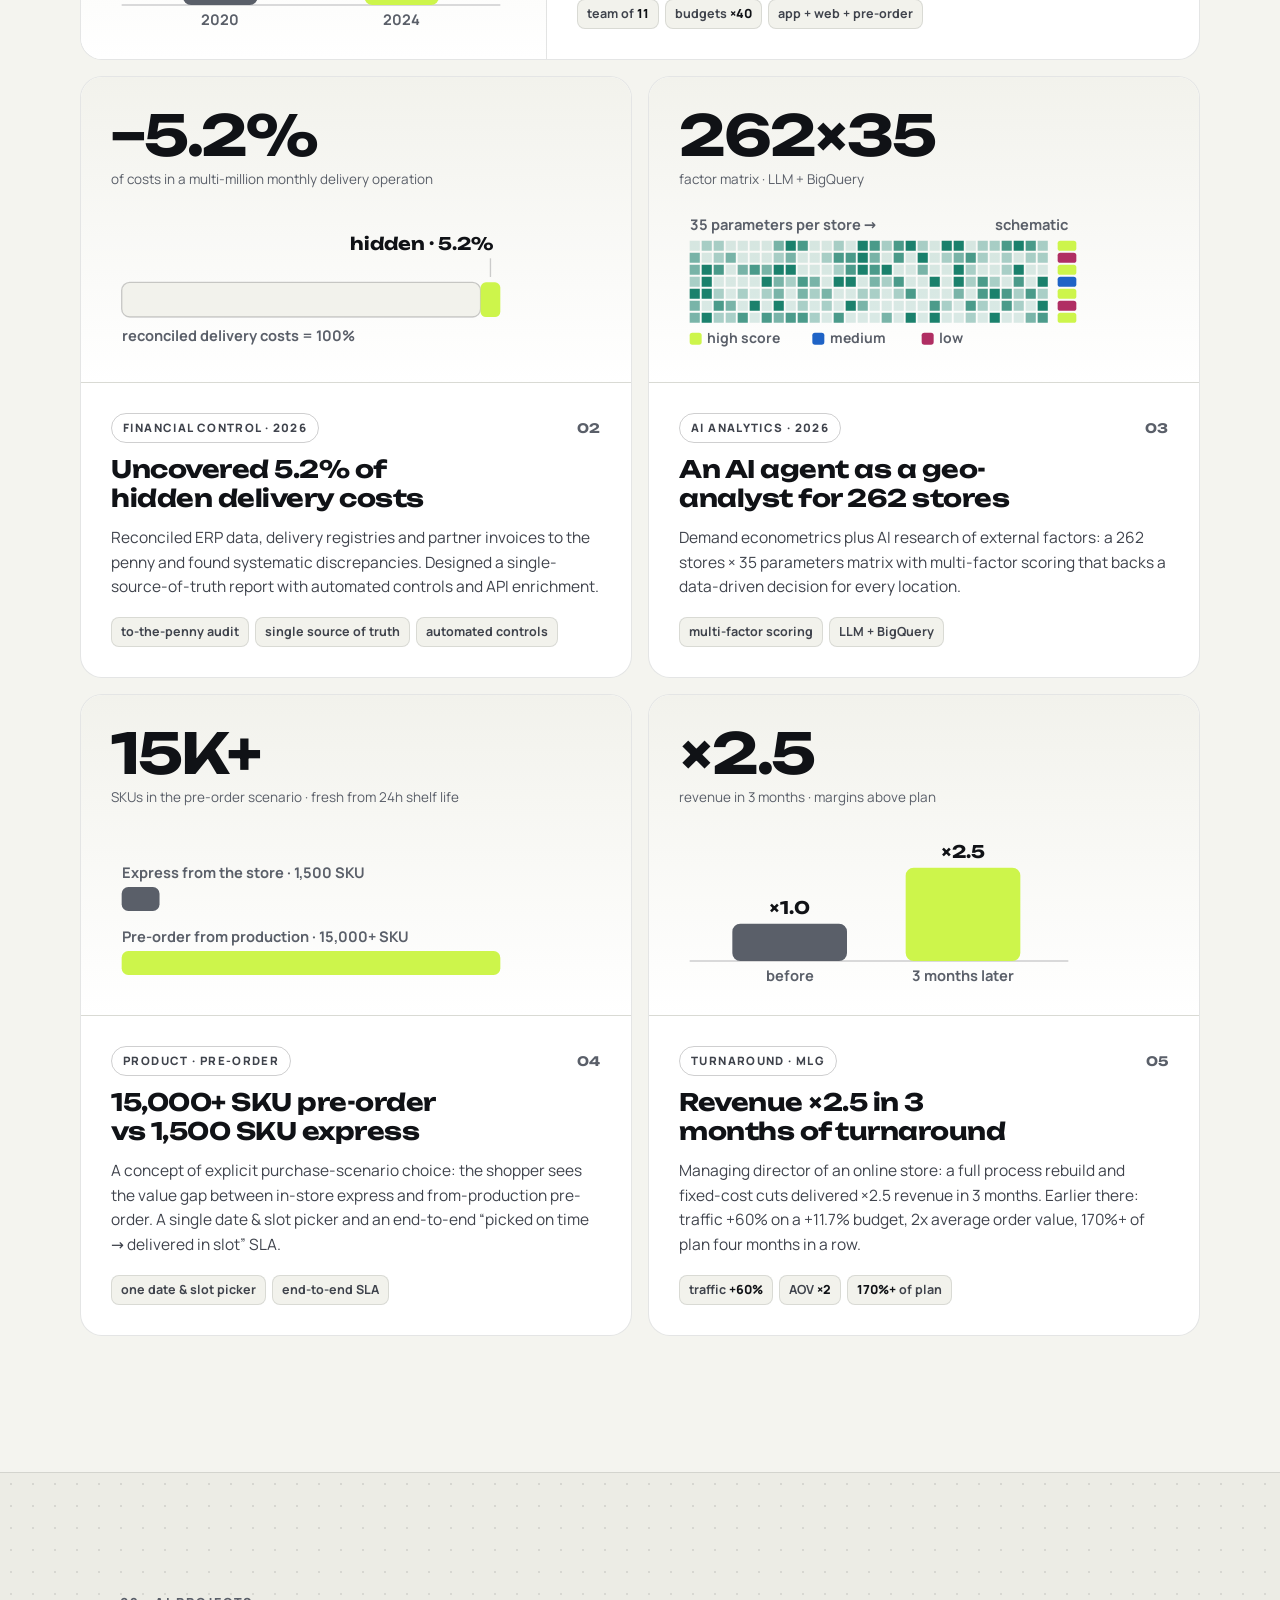
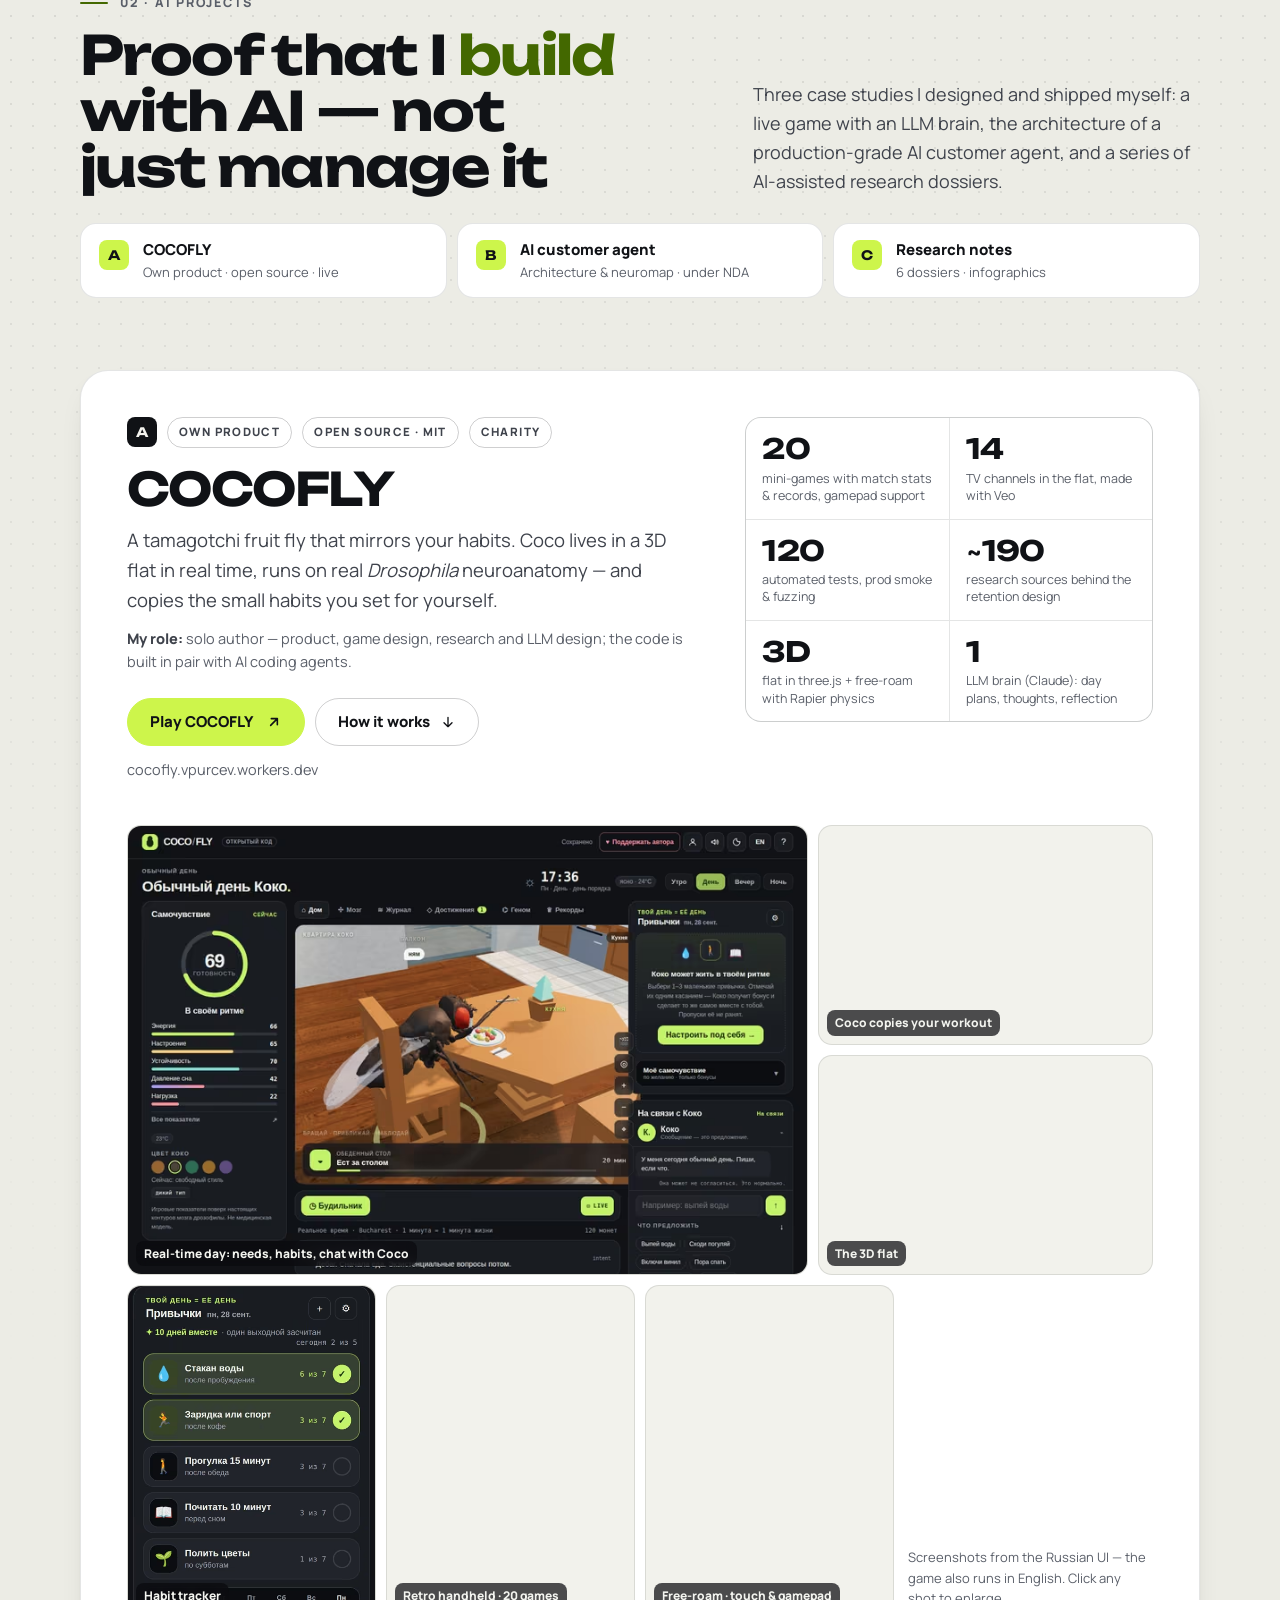
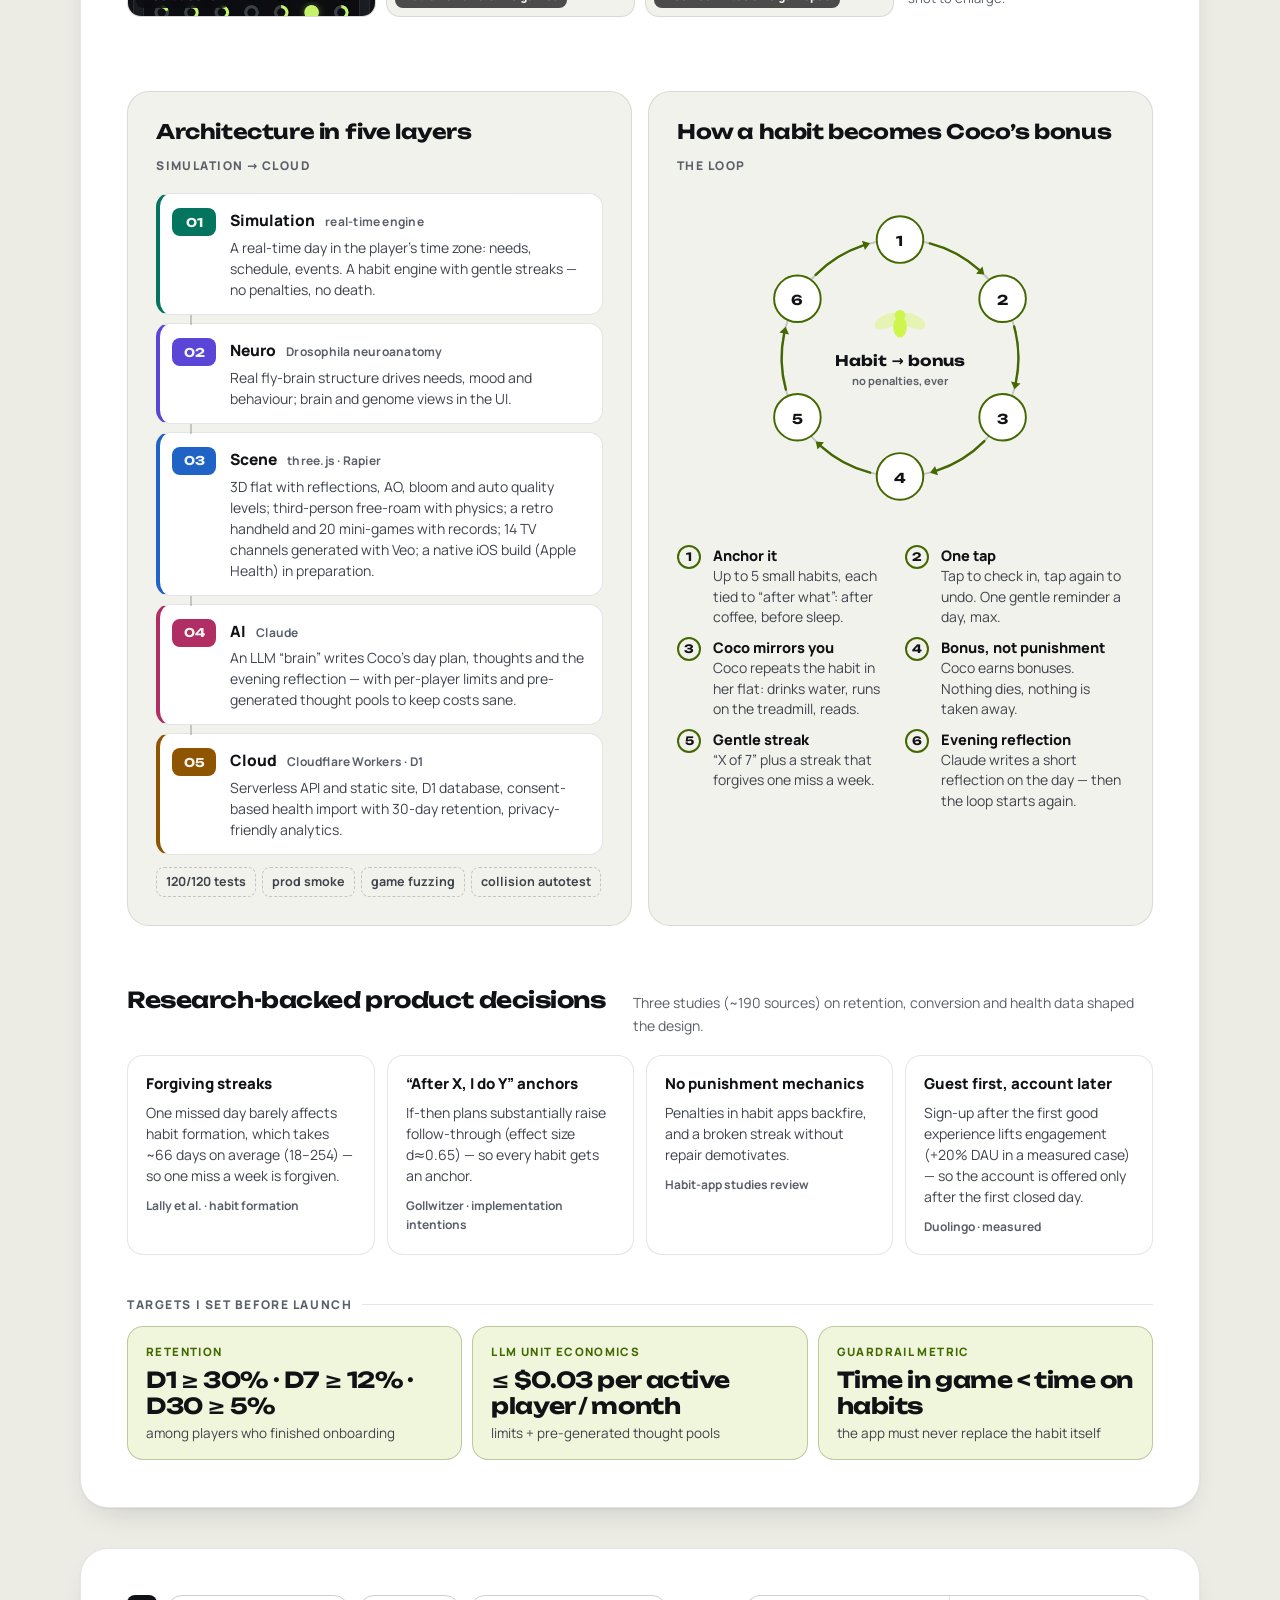
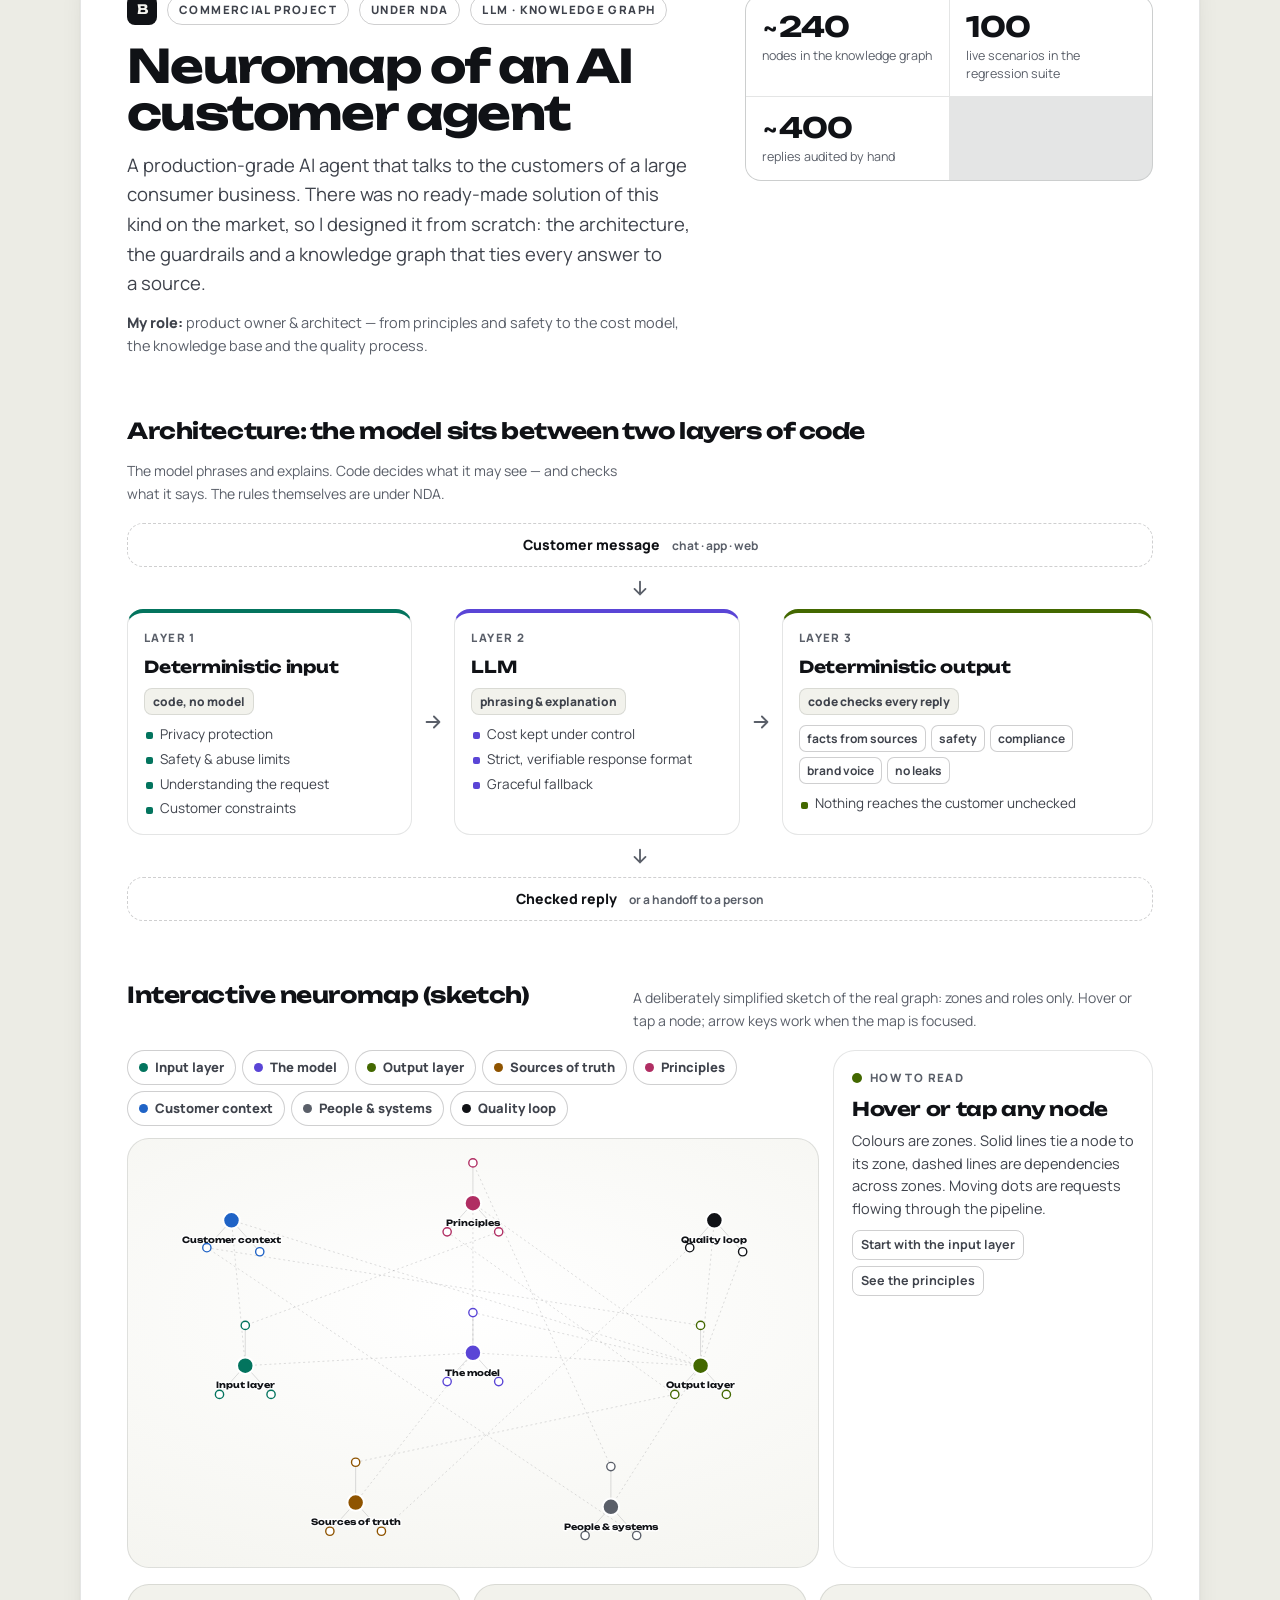
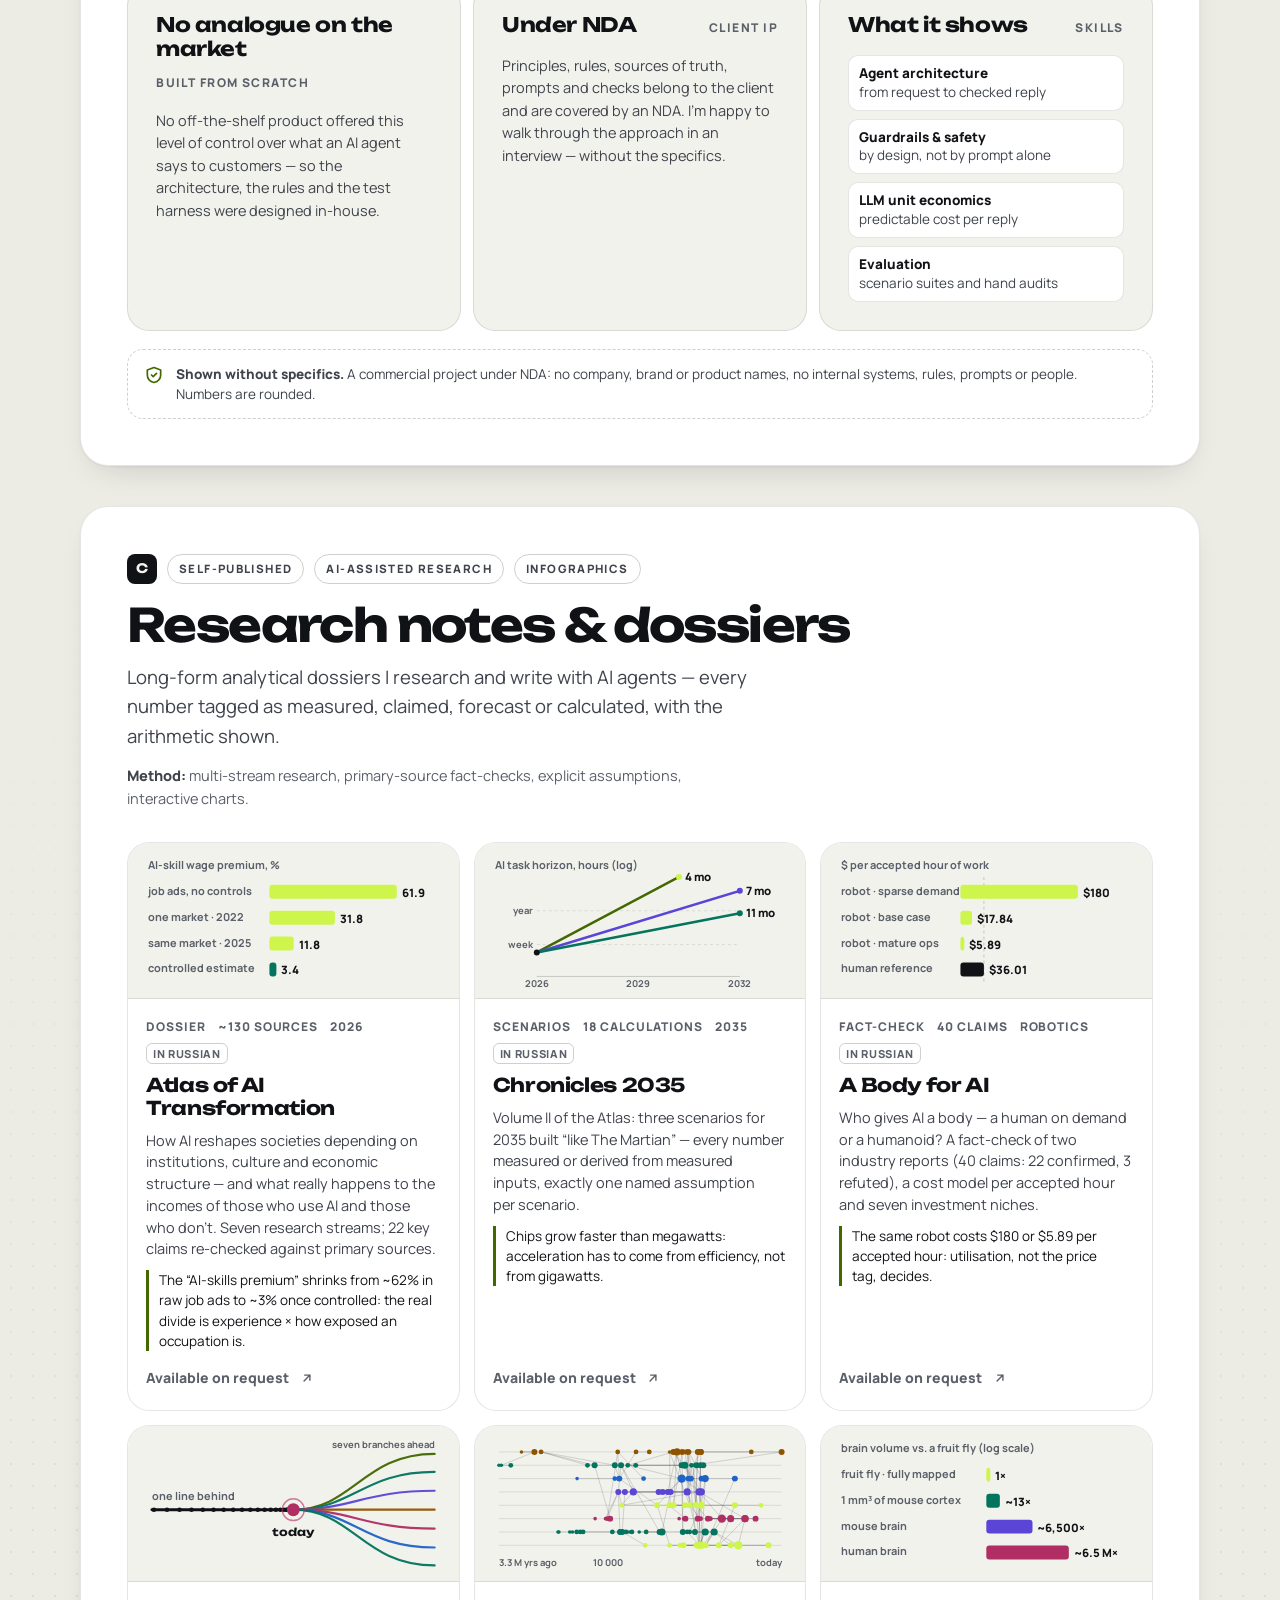
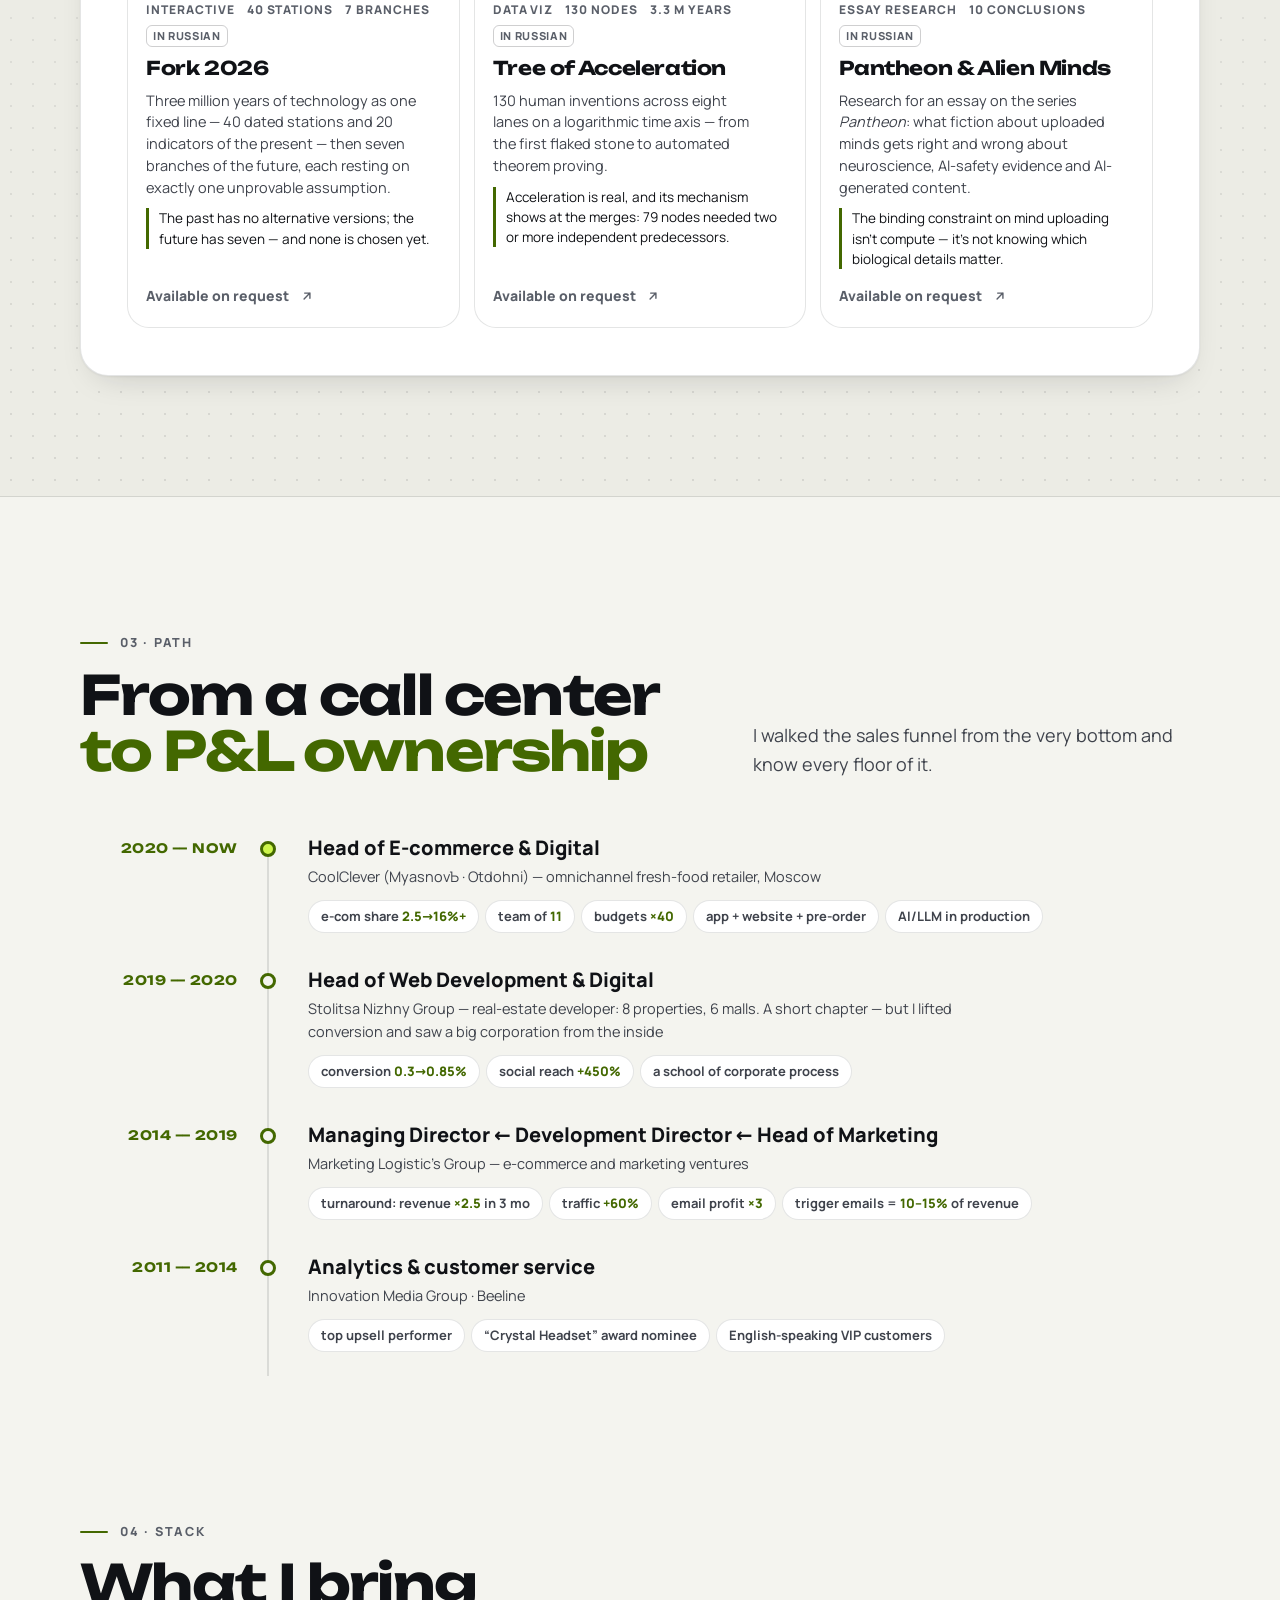
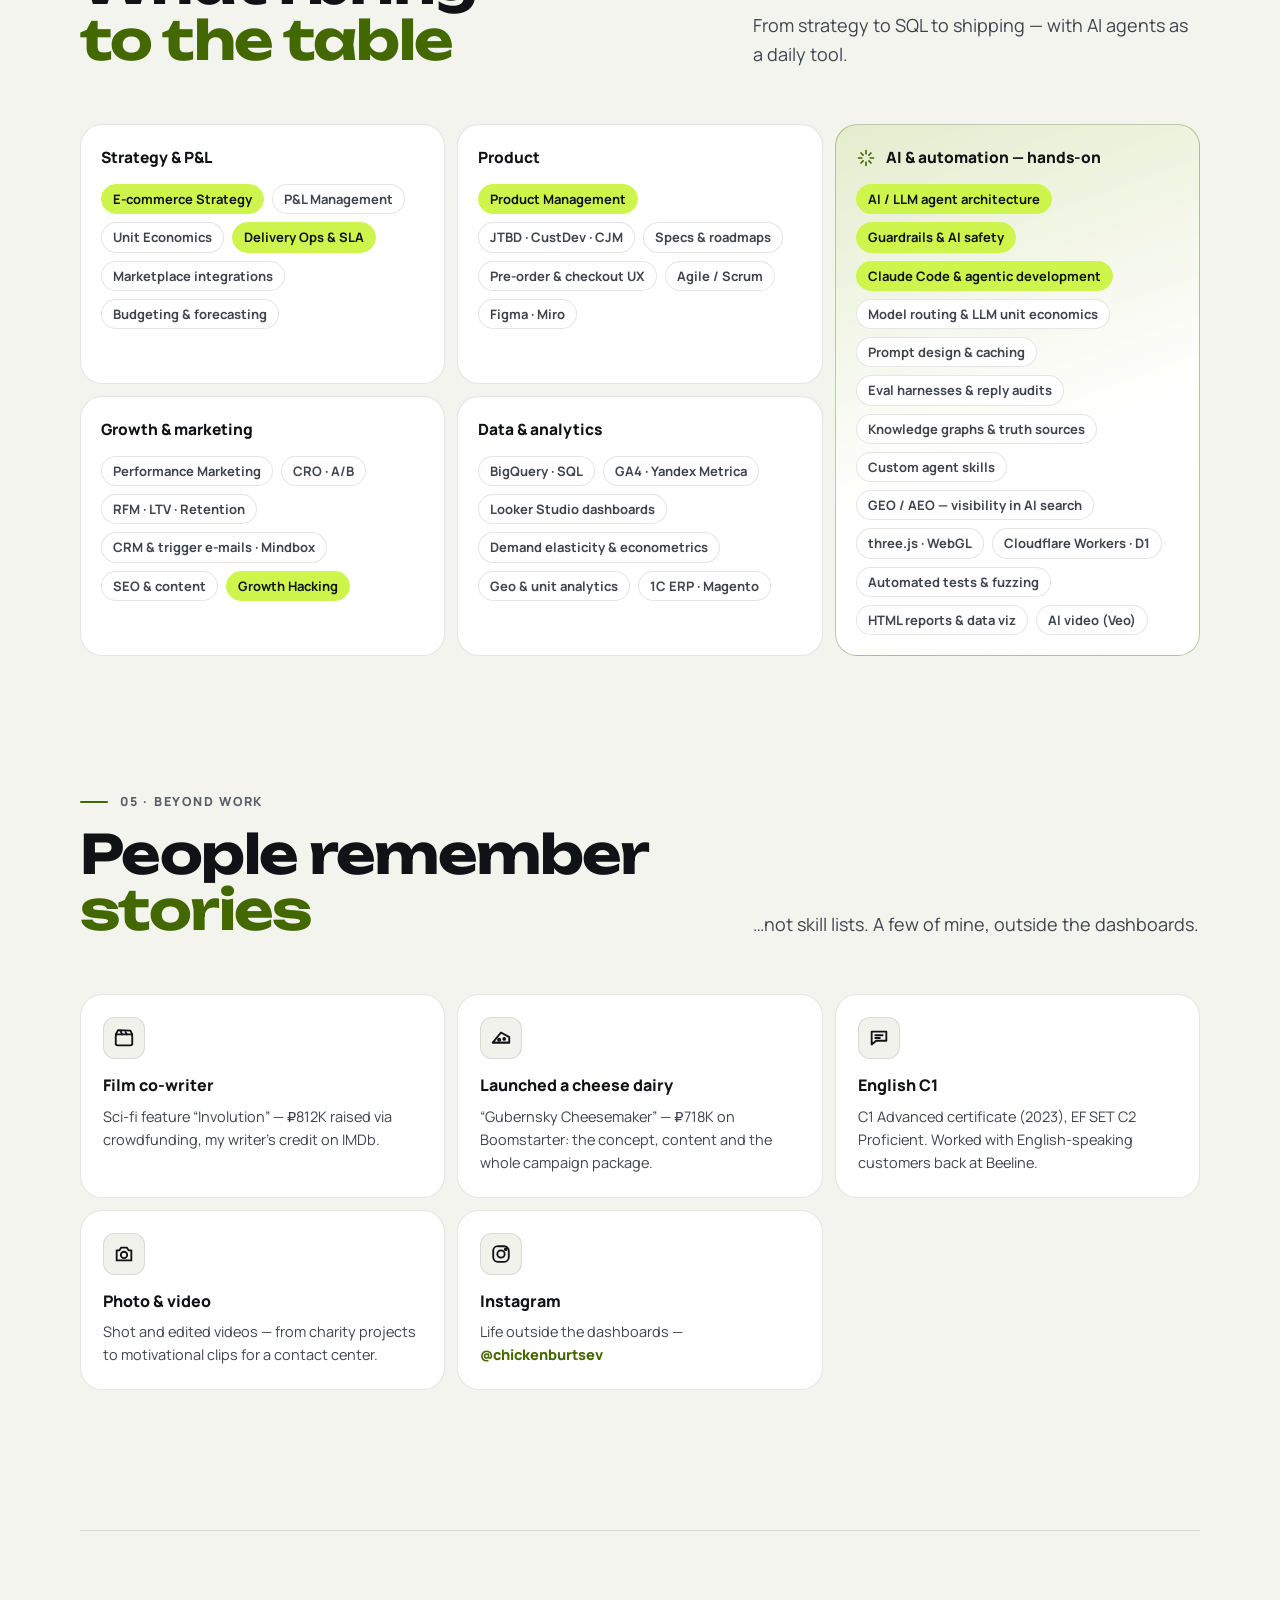
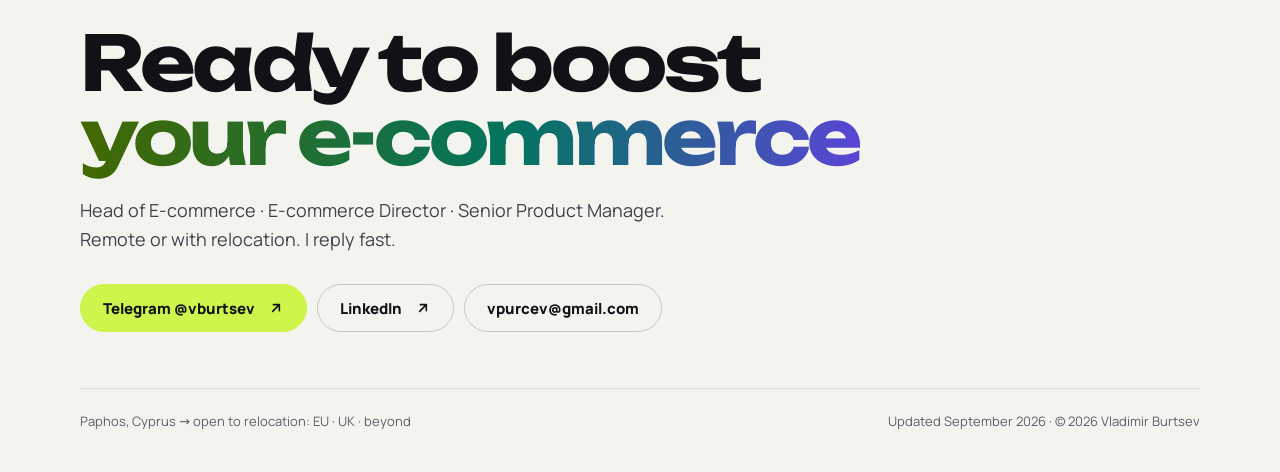
==== commit cc4a7e6f: "Pages: bump asset version for the new COCOFLY link" ====
--- a/index.html
+++ b/index.html
@@ -36,7 +36,7 @@
 <script>try{var _t=localStorage.getItem('vb-theme');if(_t==='light'||_t==='dark')document.documentElement.setAttribute('data-theme',_t);}catch(e){}</script>
 <link rel="preload" href="assets/fonts/Unbounded-700-lat.woff2" as="font" type="font/woff2" crossorigin>
 <link rel="preload" href="assets/fonts/Manrope-400-lat.woff2" as="font" type="font/woff2" crossorigin>
-<link rel="stylesheet" href="assets/site.css?v=6c4f811e">
+<link rel="stylesheet" href="assets/site.css?v=a75a6cee">
 <script type="application/ld+json">{"@context": "https://schema.org", "@type": "Person", "name": "Vladimir Burtsev", "alternateName": "Владимир Бурцев", "jobTitle": "Head of E-commerce", "url": "https://chickenburtsev.github.io/", "image": "https://chickenburtsev.github.io/assets/img/vladimir-burtsev.webp", "email": "mailto:vpurcev@gmail.com", "sameAs": ["https://www.linkedin.com/in/vburtsev/", "https://t.me/vburtsev", "https://www.instagram.com/chickenburtsev"], "knowsAbout": ["E-commerce strategy", "Product management", "Growth marketing", "Unit economics", "LLM agents", "AI product design", "Delivery operations", "BigQuery"], "knowsLanguage": ["ru", "en"]}</script>
 </head>
 <body>
@@ -540,7 +540,7 @@
 </section>
 </main>
 
-<script src="assets/config.js?v=6c4f811e" defer></script>
-<script src="assets/site.js?v=6c4f811e" defer></script>
+<script src="assets/config.js?v=a75a6cee" defer></script>
+<script src="assets/site.js?v=a75a6cee" defer></script>
 </body>
 </html>
